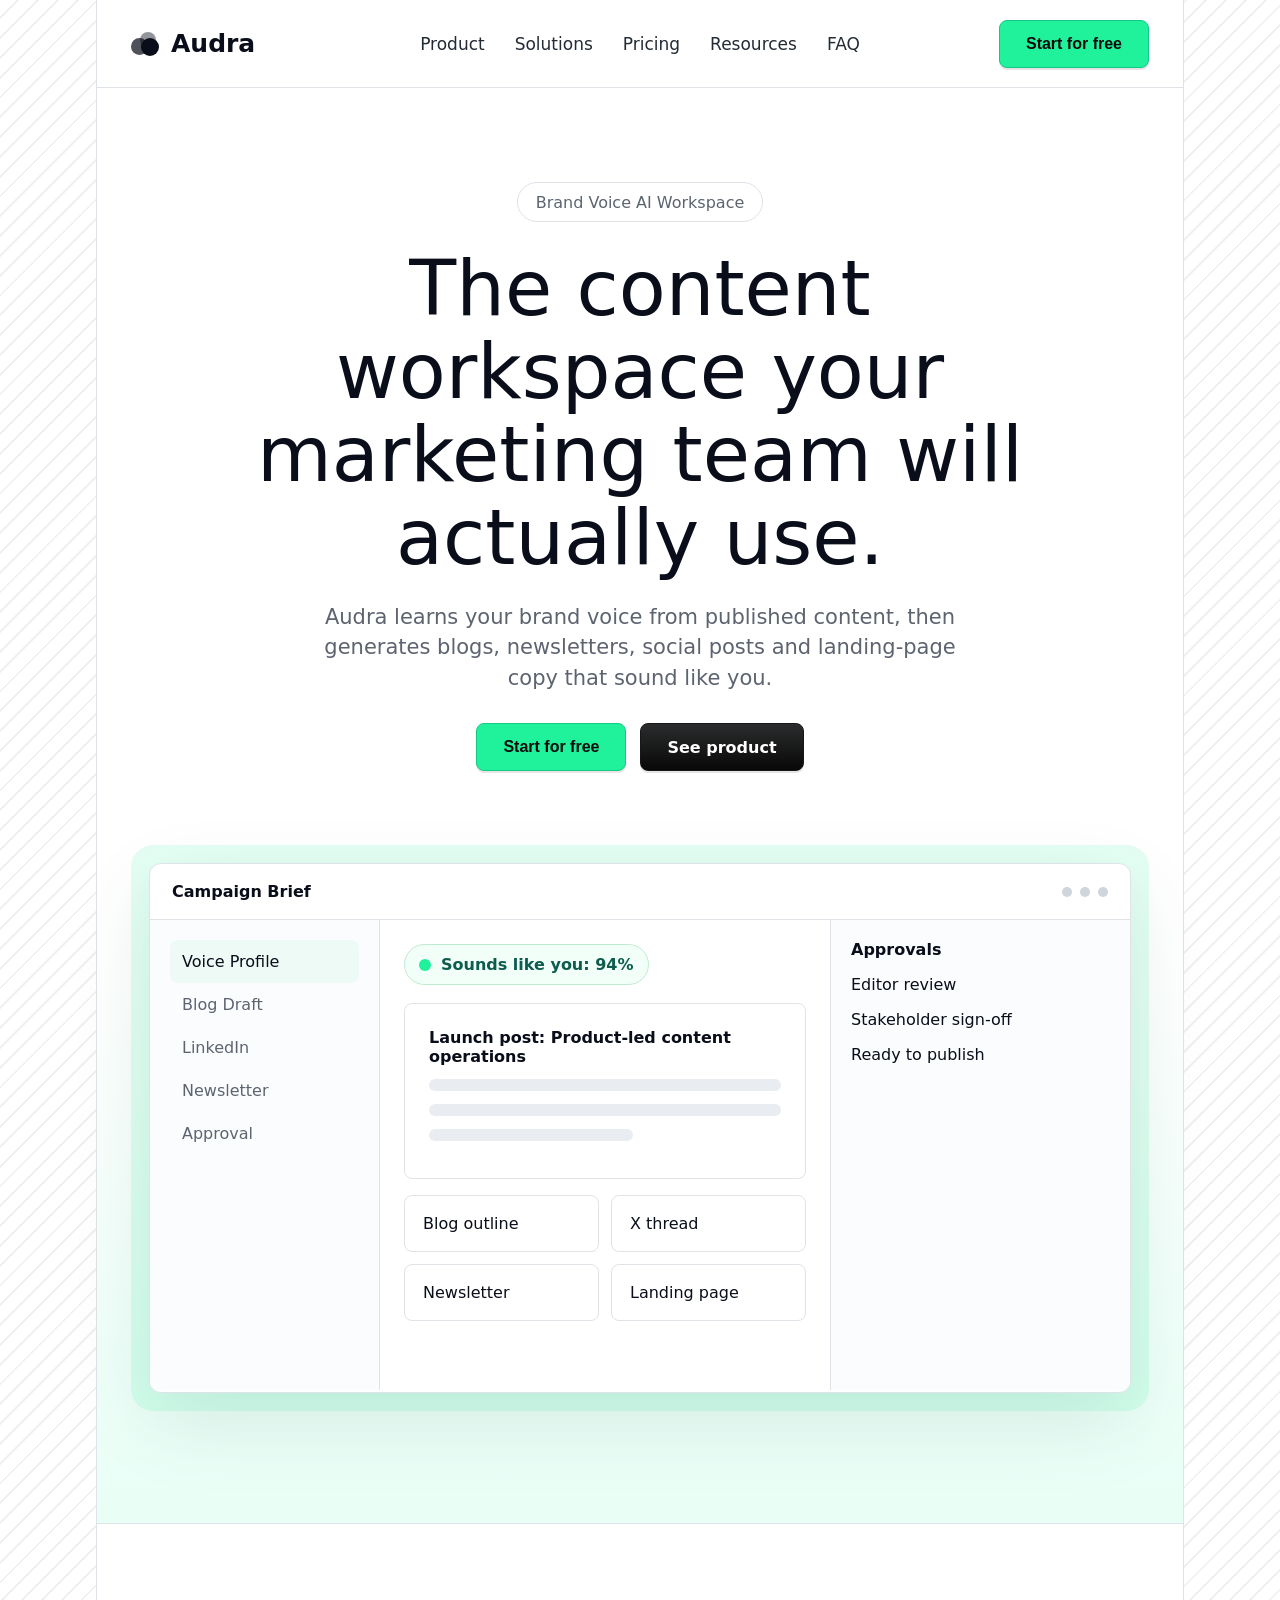
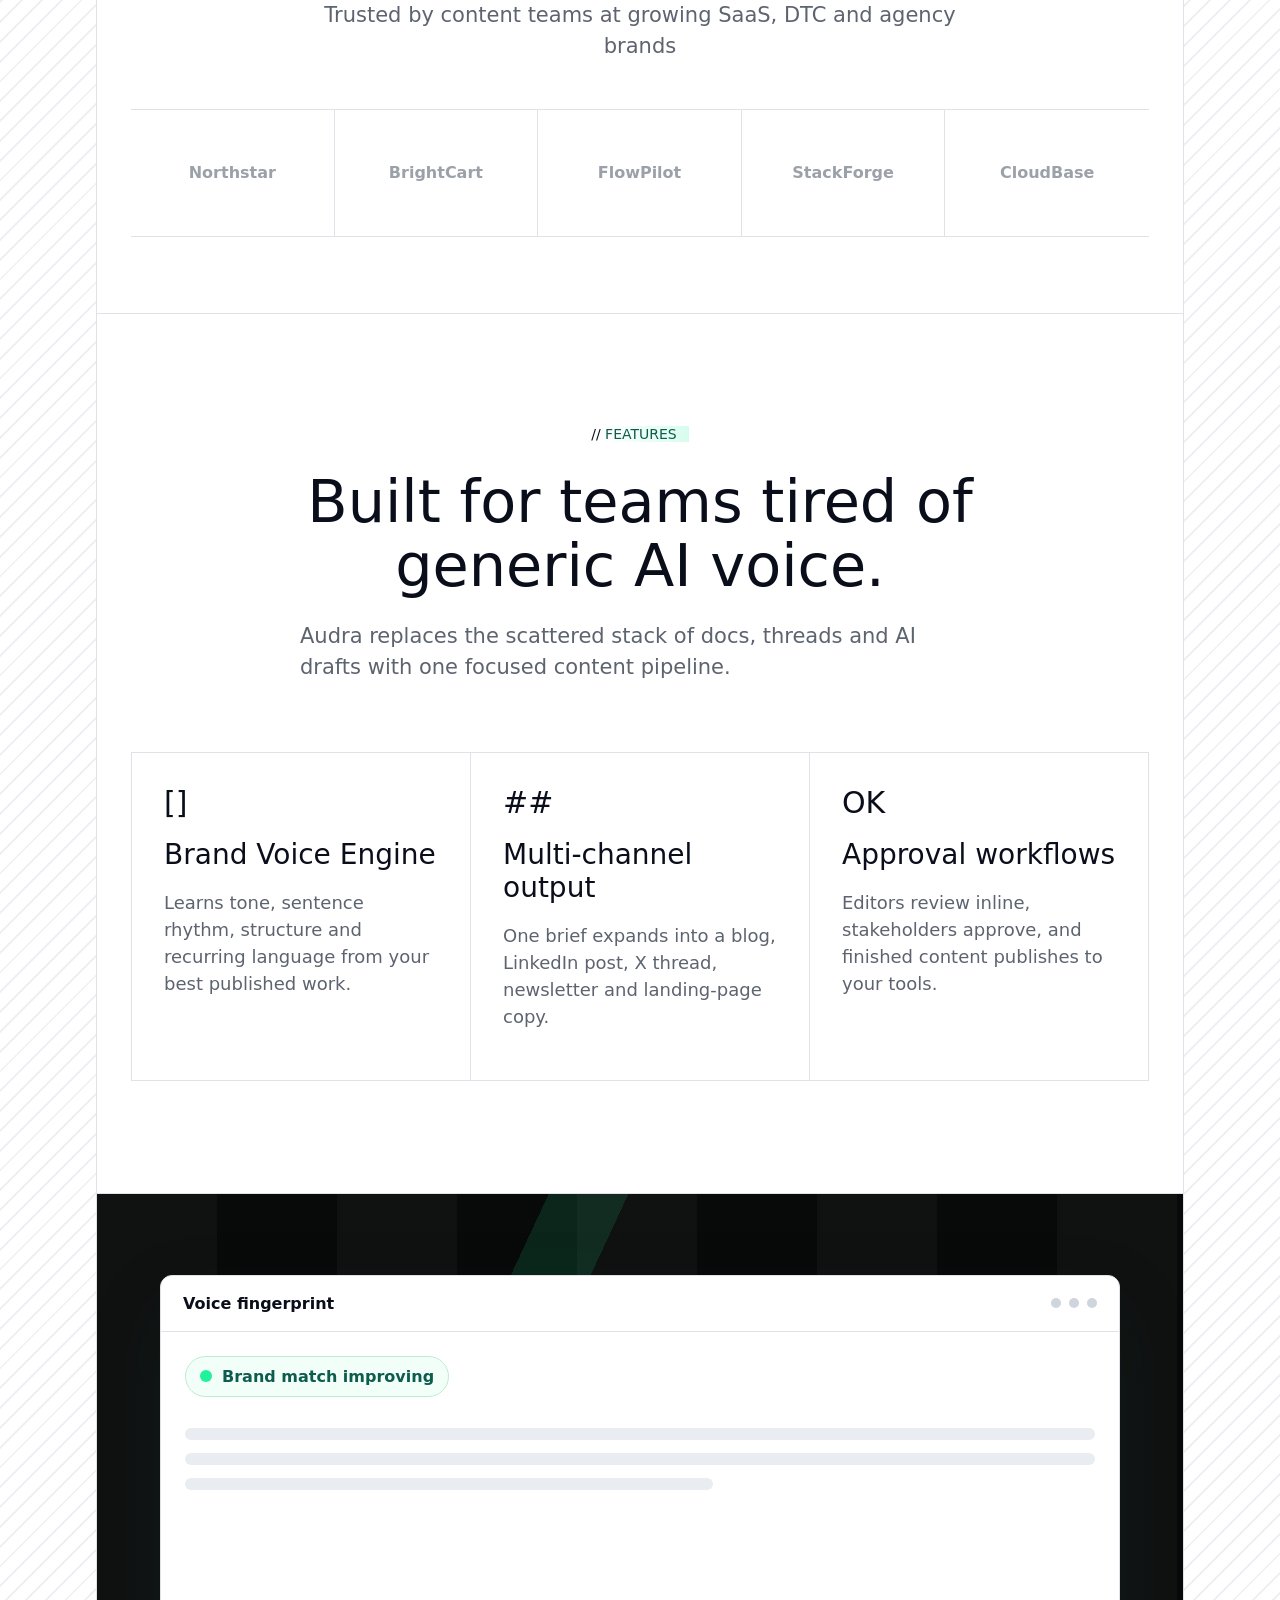
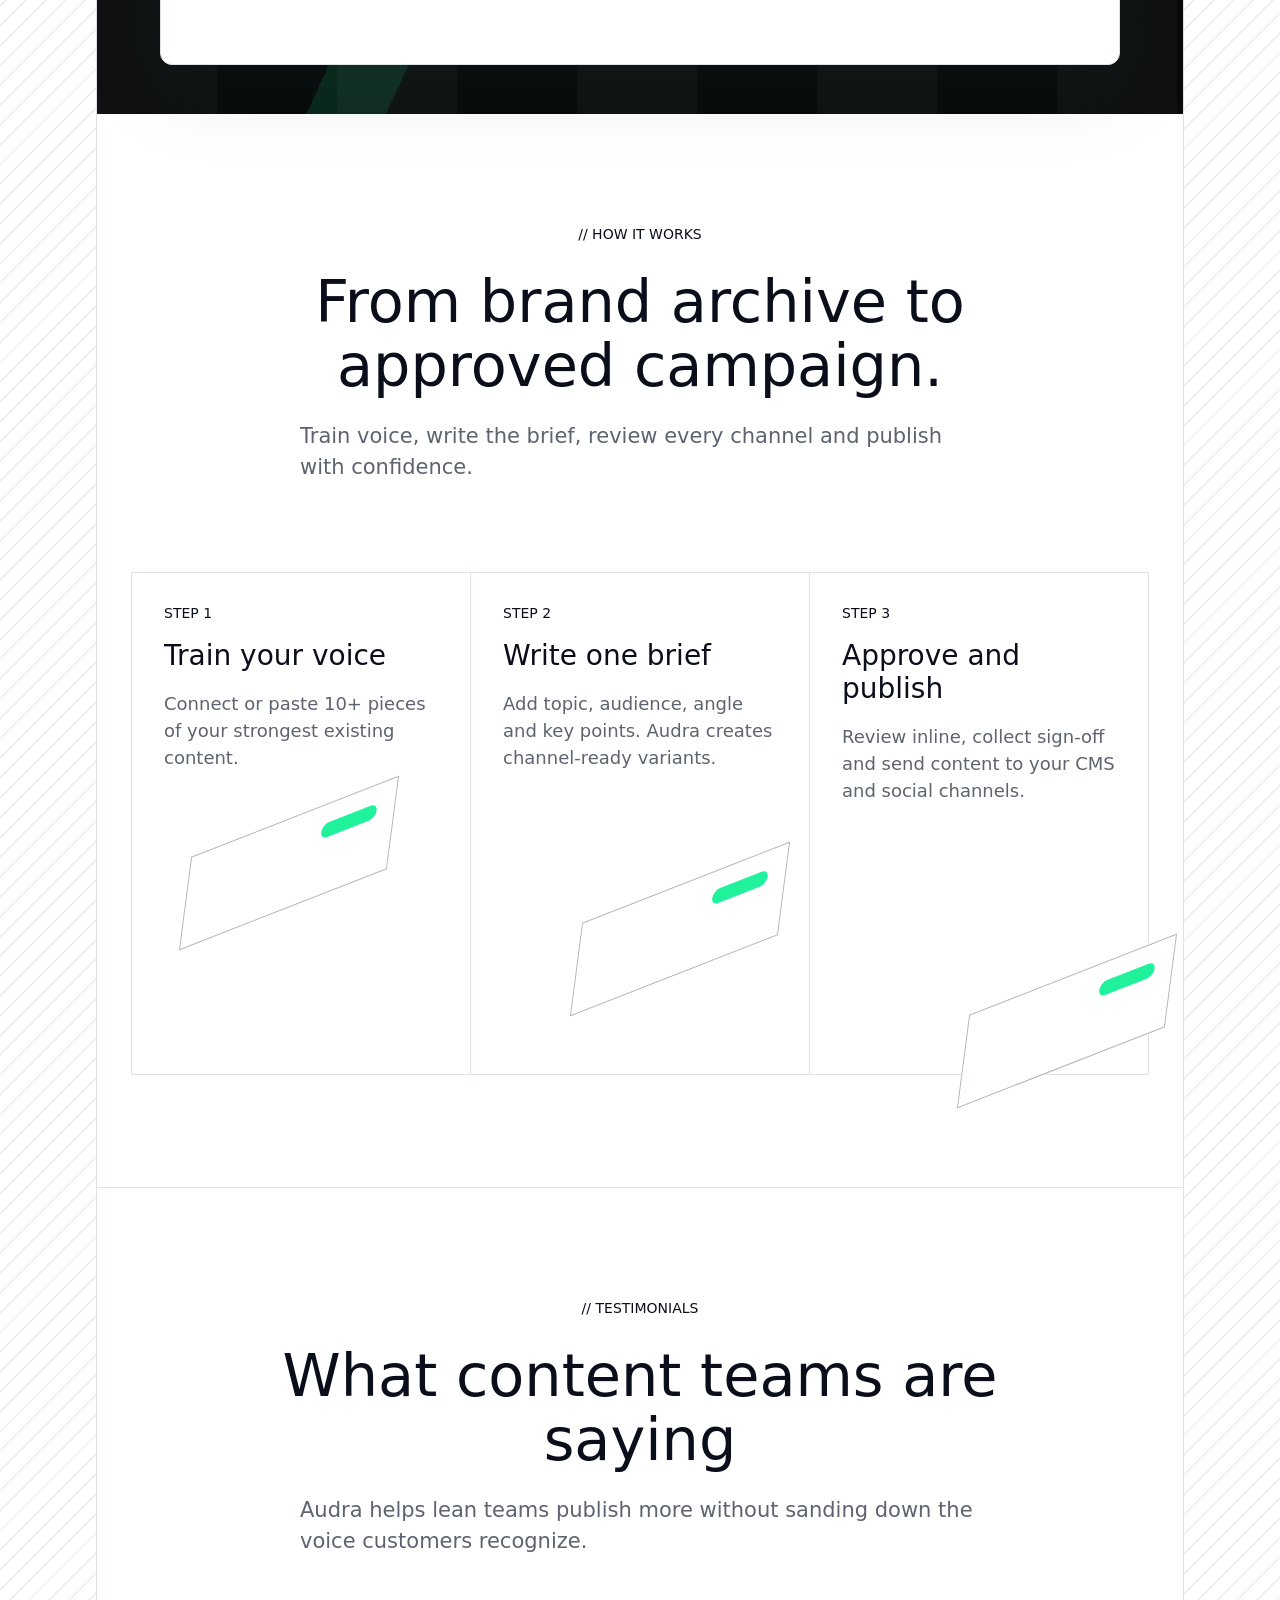
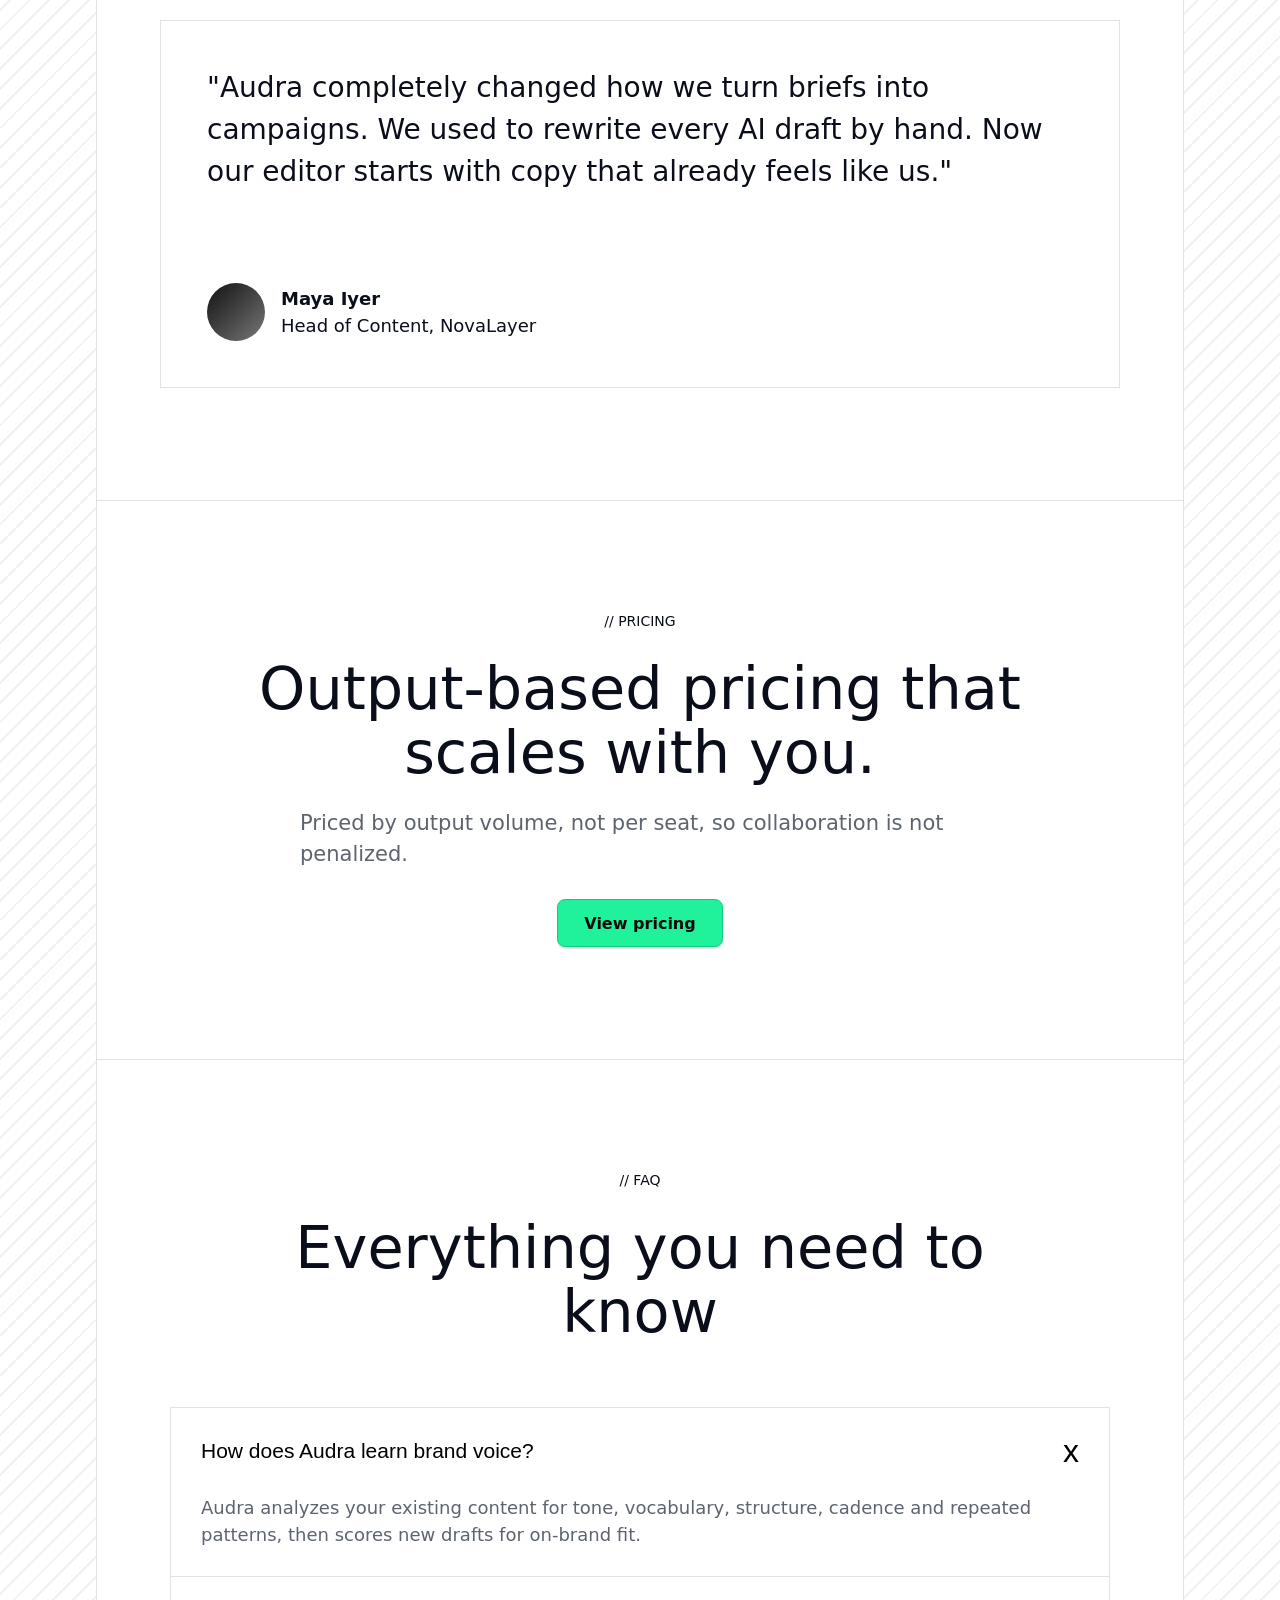
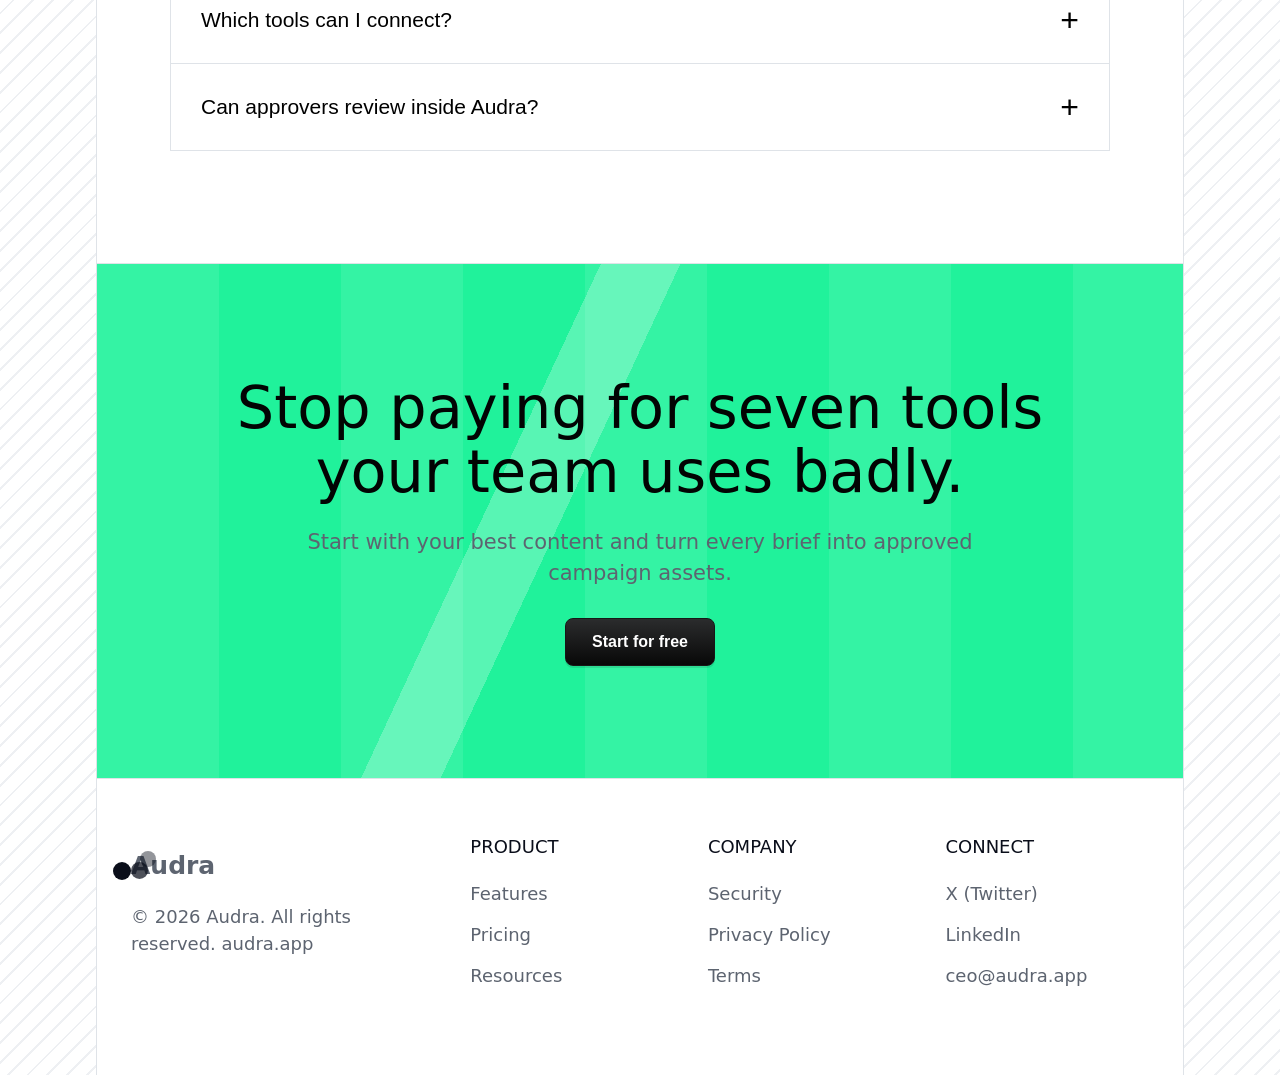
==== index.html @ 77d87da6 "Add files via upload" ====
<!doctype html>
<html lang="en">
<head>
  <meta charset="utf-8">
  <meta name="viewport" content="width=device-width, initial-scale=1">
  <title>Audra - On-brand content, at the speed of your team</title>
  <meta name="description" content="Audra is a brand voice AI content workspace for marketing teams that learns how your company writes and turns one brief into approved multi-channel content.">
  <meta property="og:title" content="Audra - On-brand content, at the speed of your team">
  <meta property="og:description" content="Train a brand voice engine, generate channel-ready content, and move every draft through review and approval.">
  <link rel="stylesheet" href="styles.css">
</head>
<body>
  <div class="site-shell">
    <header class="nav">
      <a class="brand" href="index.html" aria-label="Audra home"><span class="logo-mark"><span></span></span>Audra</a>
      <nav class="nav-links" aria-label="Primary navigation">
        <a href="product.html">Product</a>
        <a href="solutions.html">Solutions</a>
        <a href="pricing.html">Pricing</a>
        <a href="resources.html">Resources</a>
        <a href="#faq">FAQ</a>
      </nav>
      <div class="nav-actions">
        <button class="btn primary" data-signup>Start for free</button>
        <button class="menu-btn" aria-label="Open menu" aria-expanded="false">☰</button>
      </div>
    </header>

    <main>
      <section class="section hero">
        <div class="pill">Brand Voice AI Workspace</div>
        <h1>The content workspace your marketing team will actually use.</h1>
        <p class="lead">Audra learns your brand voice from published content, then generates blogs, newsletters, social posts and landing-page copy that sound like you.</p>
        <div class="hero-actions">
          <button class="btn primary" data-signup>Start for free</button>
          <a class="btn dark" href="product.html">See product</a>
        </div>
        <div class="mockup-wrap">
          <div class="mockup" aria-label="Audra product mockup">
            <div class="mockup-top"><strong>Campaign Brief</strong><div class="dots"><span></span><span></span><span></span></div></div>
            <div class="mockup-body">
              <aside class="sidebar">
                <div class="side-item active">Voice Profile</div>
                <div class="side-item">Blog Draft</div>
                <div class="side-item">LinkedIn</div>
                <div class="side-item">Newsletter</div>
                <div class="side-item">Approval</div>
              </aside>
              <section class="editor">
                <div class="score"><span class="score-dot"></span> Sounds like you: 94%</div>
                <div class="draft-card">
                  <strong>Launch post: Product-led content operations</strong>
                  <div class="draft-line"></div><div class="draft-line"></div><div class="draft-line short"></div>
                </div>
                <div class="channel-grid">
                  <div class="channel">Blog outline</div>
                  <div class="channel">X thread</div>
                  <div class="channel">Newsletter</div>
                  <div class="channel">Landing page</div>
                </div>
              </section>
              <aside class="inspector">
                <strong>Approvals</strong>
                <p>Editor review</p>
                <p>Stakeholder sign-off</p>
                <p>Ready to publish</p>
              </aside>
            </div>
          </div>
        </div>
      </section>

      <section class="section compact">
        <p class="lead" style="text-align:center">Trusted by content teams at growing SaaS, DTC and agency brands</p>
        <div class="logo-row" style="margin-top:48px">
          <div>Northstar</div><div>BrightCart</div><div>FlowPilot</div><div>StackForge</div><div>CloudBase</div>
        </div>
      </section>

      <section class="section">
        <p class="eyebrow">// <span>Features</span></p>
        <h2>Built for teams tired of generic AI voice.</h2>
        <p class="lead">Audra replaces the scattered stack of docs, threads and AI drafts with one focused content pipeline.</p>
        <div class="feature-grid" style="margin-top:70px">
          <article class="tile"><div class="icon">[]</div><h3>Brand Voice Engine</h3><p>Learns tone, sentence rhythm, structure and recurring language from your best published work.</p></article>
          <article class="tile"><div class="icon">##</div><h3>Multi-channel output</h3><p>One brief expands into a blog, LinkedIn post, X thread, newsletter and landing-page copy.</p></article>
          <article class="tile"><div class="icon">OK</div><h3>Approval workflows</h3><p>Editors review inline, stakeholders approve, and finished content publishes to your tools.</p></article>
        </div>
      </section>

      <section class="dark-showcase">
        <div class="mockup">
          <div class="mockup-top"><strong>Voice fingerprint</strong><div class="dots"><span></span><span></span><span></span></div></div>
          <div class="editor">
            <div class="score"><span class="score-dot"></span> Brand match improving</div>
            <div class="draft-line"></div><div class="draft-line"></div><div class="draft-line short"></div>
          </div>
        </div>
      </section>

      <section class="section steps" id="how">
        <p class="eyebrow">// How it works</p>
        <h2>From brand archive to approved campaign.</h2>
        <p class="lead">Train voice, write the brief, review every channel and publish with confidence.</p>
        <div class="step-grid" style="margin-top:90px">
          <article class="step"><div class="step-number">Step 1</div><h3>Train your voice</h3><p>Connect or paste 10+ pieces of your strongest existing content.</p><div class="diagram"><span class="iso-card one"></span></div></article>
          <article class="step"><div class="step-number">Step 2</div><h3>Write one brief</h3><p>Add topic, audience, angle and key points. Audra creates channel-ready variants.</p><div class="diagram"><span class="iso-card two"></span></div></article>
          <article class="step"><div class="step-number">Step 3</div><h3>Approve and publish</h3><p>Review inline, collect sign-off and send content to your CMS and social channels.</p><div class="diagram"><span class="iso-card three"></span></div></article>
        </div>
      </section>

      <section class="section">
        <p class="eyebrow">// Testimonials</p>
        <h2>What content teams are saying</h2>
        <p class="lead">Audra helps lean teams publish more without sanding down the voice customers recognize.</p>
        <blockquote class="testimonial">
          "Audra completely changed how we turn briefs into campaigns. We used to rewrite every AI draft by hand. Now our editor starts with copy that already feels like us."
          <div class="person"><span class="avatar"></span><span><strong>Maya Iyer</strong><br>Head of Content, NovaLayer</span></div>
        </blockquote>
      </section>

      <section class="section" id="pricing-preview">
        <p class="eyebrow">// Pricing</p>
        <h2>Output-based pricing that scales with you.</h2>
        <p class="lead">Priced by output volume, not per seat, so collaboration is not penalized.</p>
        <div class="center-actions"><a class="btn primary" href="pricing.html">View pricing</a></div>
      </section>

      <section class="section" id="faq">
        <p class="eyebrow">// FAQ</p>
        <h2>Everything you need to know</h2>
        <div class="faq">
          <div class="faq-item open"><button class="faq-button" aria-expanded="true"><span>How does Audra learn brand voice?</span><span>x</span></button><div class="faq-content">Audra analyzes your existing content for tone, vocabulary, structure, cadence and repeated patterns, then scores new drafts for on-brand fit.</div></div>
          <div class="faq-item"><button class="faq-button" aria-expanded="false"><span>Which tools can I connect?</span><span>+</span></button><div class="faq-content">Audra is designed for WordPress, Webflow, Ghost, social schedulers and export workflows like Markdown, HTML and PDF.</div></div>
          <div class="faq-item"><button class="faq-button" aria-expanded="false"><span>Can approvers review inside Audra?</span><span>+</span></button><div class="faq-content">Yes. Editors comment inline, approvers sign off, and the content calendar updates as each piece moves forward.</div></div>
        </div>
      </section>

      <section class="section cta-band">
        <h2>Stop paying for seven tools your team uses badly.</h2>
        <p class="lead">Start with your best content and turn every brief into approved campaign assets.</p>
        <div class="center-actions"><button class="btn dark" data-signup>Start for free</button></div>
      </section>
    </main>

    <footer class="footer">
      <div><a class="brand" href="index.html"><span class="logo-mark"><span></span></span>Audra</a><p>&copy; 2026 Audra. All rights reserved. audra.app</p></div>
      <div><h4>Product</h4><a href="product.html">Features</a><a href="pricing.html">Pricing</a><a href="resources.html">Resources</a></div>
      <div><h4>Company</h4><a href="#">Security</a><a href="#">Privacy Policy</a><a href="#">Terms</a></div>
      <div><h4>Connect</h4><a href="#">X (Twitter)</a><a href="#">LinkedIn</a><a href="mailto:ceo@audra.app">ceo@audra.app</a></div>
    </footer>
  </div>
  <script src="script.js"></script>
</body>
</html>
---- styles.css ----
:root {
  --ink: #0a0e1a;
  --muted: #5d6470;
  --line: #dfe3e8;
  --accent: #20f29b;
  --teal: #0d5c4d;
  --white: #ffffff;
  font-family: Inter, ui-sans-serif, system-ui, -apple-system, BlinkMacSystemFont, "Segoe UI", sans-serif;
}

* { box-sizing: border-box; }
html { scroll-behavior: smooth; }
body {
  margin: 0;
  color: var(--ink);
  background: repeating-linear-gradient(135deg, transparent 0 12px, #eef0f3 12px 14px), #fff;
}
a { color: inherit; text-decoration: none; }

.site-shell {
  width: min(1600px, calc(100% - 192px));
  min-height: 100vh;
  margin: 0 auto;
  background: var(--white);
  border-left: 1px solid var(--line);
  border-right: 1px solid var(--line);
}

.nav {
  position: sticky;
  top: 0;
  z-index: 20;
  display: grid;
  grid-template-columns: 1fr auto 1fr;
  align-items: center;
  gap: 24px;
  min-height: 88px;
  padding: 0 34px;
  background: rgba(255, 255, 255, .94);
  backdrop-filter: blur(18px);
  border-bottom: 1px solid var(--line);
}

.brand {
  display: inline-flex;
  align-items: center;
  gap: 12px;
  font-weight: 760;
  font-size: 25px;
}

.logo-mark {
  position: relative;
  width: 28px;
  height: 24px;
}
.logo-mark::before, .logo-mark::after, .logo-mark span {
  content: "";
  position: absolute;
  border-radius: 999px;
  background: var(--ink);
}
.logo-mark::before { width: 17px; height: 17px; left: 0; bottom: 1px; opacity: .72; }
.logo-mark span { width: 16px; height: 16px; left: 9px; top: 0; opacity: .44; }
.logo-mark::after { width: 18px; height: 18px; right: 0; bottom: 0; }

.nav-links {
  display: flex;
  align-items: center;
  gap: 30px;
  color: #242b35;
  font-size: 17px;
}
.nav-actions { justify-self: end; display: flex; align-items: center; gap: 12px; }
.menu-btn {
  display: none;
  width: 46px;
  height: 46px;
  border: 1px solid var(--line);
  border-radius: 8px;
  background: #fff;
  font-size: 24px;
}

.btn {
  display: inline-flex;
  align-items: center;
  justify-content: center;
  min-height: 48px;
  padding: 0 26px;
  border: 1px solid #171717;
  border-radius: 8px;
  background: #fff;
  color: #0b0b0b;
  font-weight: 650;
  font-size: 16px;
  cursor: pointer;
  box-shadow: 0 2px 0 rgba(0, 0, 0, .1);
}
.btn.primary { background: var(--accent); border-color: #14c983; }
.btn.dark { background: linear-gradient(#2b2c2d, #080808); color: #fff; }
.btn.wide { width: 100%; }

.section {
  border-bottom: 1px solid var(--line);
  padding: 112px 34px;
}
.section.compact { padding-top: 76px; padding-bottom: 76px; }
.page-hero { padding: 112px 34px 92px; }
.hero {
  padding-top: 94px;
  text-align: center;
  background: linear-gradient(180deg, #fff 0%, #fff 62%, #e8fff6 100%);
}

.eyebrow {
  margin: 0 0 28px;
  text-align: center;
  font-size: 14px;
  text-transform: uppercase;
}
.eyebrow span {
  color: var(--teal);
  background: linear-gradient(90deg, transparent, rgba(32, 242, 155, .18));
  padding-right: 12px;
}

.pill {
  display: inline-flex;
  align-items: center;
  min-height: 40px;
  padding: 0 18px;
  border: 1px solid var(--line);
  border-radius: 999px;
  color: var(--muted);
  background: #fff;
}

h1, h2 {
  margin: 0;
  font-weight: 500;
  letter-spacing: 0;
  line-height: 1.08;
}
h1 {
  max-width: 880px;
  margin: 26px auto 22px;
  font-size: clamp(48px, 6vw, 82px);
}
h2 {
  max-width: 860px;
  margin: 0 auto 24px;
  text-align: center;
  font-size: clamp(38px, 4.6vw, 64px);
}
.lead {
  max-width: 680px;
  margin: 0 auto;
  color: var(--muted);
  font-size: 21px;
  line-height: 1.45;
}
.hero-actions, .center-actions {
  display: flex;
  justify-content: center;
  gap: 14px;
  margin-top: 30px;
  flex-wrap: wrap;
}

.mockup-wrap {
  margin: 74px auto 0;
  max-width: 1220px;
  padding: 18px;
  background: rgba(32, 242, 155, .12);
  border-radius: 22px;
}
.mockup {
  min-height: 530px;
  overflow: hidden;
  border: 1px solid var(--line);
  border-radius: 12px;
  background: #fff;
  text-align: left;
  box-shadow: 0 28px 80px rgba(13, 92, 77, .12);
}
.mockup-top {
  display: flex;
  justify-content: space-between;
  align-items: center;
  padding: 18px 22px;
  border-bottom: 1px solid var(--line);
}
.dots { display: flex; gap: 8px; }
.dots span { width: 10px; height: 10px; border-radius: 50%; background: #cfd5dc; }
.mockup-body { display: grid; grid-template-columns: 230px 1fr 300px; min-height: 470px; }
.sidebar, .inspector { padding: 20px; background: #fbfcfd; }
.sidebar { border-right: 1px solid var(--line); }
.inspector { border-left: 1px solid var(--line); }
.side-item { padding: 12px; border-radius: 8px; color: var(--muted); }
.side-item.active { background: #eefaf5; color: var(--ink); }
.editor { padding: 24px; }
.score {
  display: inline-flex;
  align-items: center;
  gap: 10px;
  margin-bottom: 18px;
  padding: 10px 14px;
  border: 1px solid #beeacf;
  border-radius: 999px;
  color: var(--teal);
  background: #f1fff8;
  font-weight: 700;
}
.score-dot {
  width: 12px;
  height: 12px;
  border-radius: 50%;
  background: var(--accent);
  animation: pulse 1.8s infinite;
}
@keyframes pulse {
  70% { box-shadow: 0 0 0 14px rgba(32, 242, 155, 0); }
  100% { box-shadow: 0 0 0 0 rgba(32, 242, 155, 0); }
}
.draft-card { border: 1px solid var(--line); padding: 24px; border-radius: 8px; margin-bottom: 16px; }
.draft-line { height: 12px; margin: 13px 0; border-radius: 999px; background: #e9edf2; }
.draft-line.short { width: 58%; }
.channel-grid { display: grid; grid-template-columns: repeat(2, 1fr); gap: 12px; }
.channel { padding: 18px; border: 1px solid var(--line); border-radius: 8px; background: #fff; }

.logo-row {
  display: grid;
  grid-template-columns: repeat(5, 1fr);
  border-top: 1px solid var(--line);
  border-bottom: 1px solid var(--line);
}
.logo-row div {
  min-height: 126px;
  display: grid;
  place-items: center;
  color: #9ba1a8;
  font-weight: 760;
  border-right: 1px solid var(--line);
}
.logo-row div:last-child { border-right: 0; }

.feature-grid, .step-grid, .price-grid, .article-grid, .use-grid {
  display: grid;
  grid-template-columns: repeat(3, 1fr);
  border-top: 1px solid var(--line);
  border-left: 1px solid var(--line);
}
.tile, .price-card, .article-card, .use-card, .step {
  min-height: 290px;
  padding: 32px;
  border-right: 1px solid var(--line);
  border-bottom: 1px solid var(--line);
  background: #fff;
}
.tile h3, .step h3, .price-card h3, .article-card h3, .use-card h3 {
  margin: 18px 0 14px;
  font-size: 28px;
  font-weight: 500;
}
.tile p, .step p, .price-card p, .article-card p, .use-card p, .faq-content, .footer {
  color: var(--muted);
  line-height: 1.5;
  font-size: 18px;
}
.icon { font-size: 30px; }

.dark-showcase {
  min-height: 520px;
  display: grid;
  place-items: center;
  padding: 58px;
  background: linear-gradient(115deg, transparent 0 34%, rgba(32, 242, 155, .12) 34% 40%, transparent 40% 100%), repeating-linear-gradient(90deg, rgba(255,255,255,.03) 0 120px, transparent 120px 240px), #080909;
}
.dark-showcase .mockup { width: min(960px, 100%); min-height: 390px; transform: translateY(16px); }
.step { min-height: 370px; }
.step-number { font-size: 14px; text-transform: uppercase; }
.diagram { min-height: 210px; margin-top: 28px; position: relative; }
.iso-card {
  position: absolute;
  width: 210px;
  height: 88px;
  border: 1px solid #aeb5bc;
  transform: skewY(-28deg) rotate(8deg);
  background: #fff;
}
.iso-card.one { left: 20px; top: 20px; }
.iso-card.two { left: 72px; top: 86px; }
.iso-card.three { left: 120px; top: 145px; }
.iso-card::after {
  content: "";
  position: absolute;
  width: 56px;
  height: 14px;
  border-radius: 999px;
  background: var(--accent);
  right: 18px;
  top: 18px;
}

.testimonial {
  max-width: 960px;
  margin: 64px auto 0;
  padding: 46px;
  border: 1px solid var(--line);
  background: #fff;
  font-size: 28px;
  line-height: 1.5;
}
.person { display: flex; align-items: center; gap: 16px; margin-top: 90px; font-size: 18px; }
.avatar { width: 58px; height: 58px; border-radius: 50%; background: linear-gradient(135deg, #111, #777); }

.pricing-head { display: flex; align-items: center; justify-content: center; gap: 16px; margin: 28px 0 64px; }
.toggle { display: inline-grid; grid-template-columns: 1fr 1fr; border: 1px solid var(--line); border-radius: 999px; padding: 4px; background: #fff; }
.toggle button { border: 0; border-radius: 999px; padding: 10px 18px; background: transparent; cursor: pointer; font-weight: 650; }
.toggle button.active { background: var(--ink); color: #fff; }
.price-card.highlight {
  background: linear-gradient(115deg, transparent 0 36%, rgba(32, 242, 155, .12) 36% 44%, transparent 44%), #070807;
  color: #fff;
}
.price-card.highlight p, .price-card.highlight li { color: #eef2f0; }
.price { margin: 28px 0; font-size: 52px; font-weight: 500; }
.price small { color: var(--muted); font-size: 18px; }
.price-card.highlight .price small { color: #d7dedb; }
.badge { float: right; padding: 6px 12px; background: #caffdf; color: var(--ink); border-radius: 3px; font-size: 14px; }
.check-list { list-style: none; padding: 0; margin: 34px 0 0; }
.check-list li { margin: 18px 0; color: #20242a; }
.check-list li::before { content: "\2713"; margin-right: 14px; }

.faq { max-width: 940px; margin: 64px auto 0; border: 1px solid var(--line); border-bottom: 0; }
.faq-item { border-bottom: 1px solid var(--line); }
.faq-button {
  width: 100%;
  min-height: 86px;
  display: flex;
  align-items: center;
  justify-content: space-between;
  gap: 20px;
  padding: 0 30px;
  border: 0;
  background: #fff;
  font-size: 21px;
  text-align: left;
  cursor: pointer;
}
.faq-button span:last-child { font-size: 32px; line-height: 1; }
.faq-content { display: none; padding: 0 30px 28px; }
.faq-item.open .faq-content { display: block; }

.cta-band {
  text-align: center;
  background: linear-gradient(115deg, transparent 0 38%, rgba(255,255,255,.25) 38% 44%, transparent 44%), repeating-linear-gradient(90deg, rgba(255,255,255,.09) 0 122px, transparent 122px 244px), var(--accent);
}
.cta-band h2 { color: #020403; }

.footer {
  display: grid;
  grid-template-columns: 1.5fr 1fr 1fr 1fr;
  gap: 34px;
  padding: 54px 34px 72px;
  background: #fff;
}
.footer h4 { color: var(--ink); margin: 0 0 20px; font-weight: 500; text-transform: uppercase; }
.footer a { display: block; margin: 14px 0; }

.compare { width: 100%; border-collapse: collapse; margin-top: 64px; font-size: 17px; }
.compare th, .compare td { padding: 22px; border: 1px solid var(--line); text-align: left; }
.compare th { background: #fbfcfd; }

body.modal-open { overflow: hidden; }
.signup-modal {
  position: fixed;
  inset: 0;
  z-index: 100;
  display: grid;
  place-items: center;
  padding: 24px;
}
.signup-modal[hidden] { display: none; }
.signup-backdrop {
  position: absolute;
  inset: 0;
  background: rgba(7, 8, 7, .62);
}
.signup-panel {
  position: relative;
  width: min(620px, 100%);
  max-height: calc(100vh - 48px);
  overflow: auto;
  padding: 42px;
  border: 1px solid #111;
  border-radius: 10px;
  background: #fff;
  box-shadow: 0 30px 90px rgba(0, 0, 0, .28);
}
.signup-panel h2 { margin-bottom: 16px; text-align: left; font-size: 42px; }
.signup-panel .lead, .signup-panel .eyebrow { margin-left: 0; text-align: left; }
.signup-close {
  position: absolute;
  top: 16px;
  right: 16px;
  width: 42px;
  height: 42px;
  border: 1px solid var(--line);
  border-radius: 8px;
  background: #fff;
  font-size: 22px;
  line-height: 1;
  cursor: pointer;
}
.signup-form { display: grid; gap: 18px; margin-top: 30px; }
.signup-form label { display: grid; gap: 8px; color: var(--muted); font-size: 15px; }
.signup-form input {
  width: 100%;
  min-height: 52px;
  padding: 0 14px;
  border: 1px solid var(--line);
  border-radius: 8px;
  font: inherit;
  color: var(--ink);
}
.signup-form input:focus { outline: 2px solid rgba(32, 242, 155, .45); border-color: #14c983; }
.signup-success {
  margin-top: 28px;
  padding: 18px;
  border: 1px solid #beeacf;
  border-radius: 8px;
  background: #f1fff8;
  color: var(--teal);
  font-size: 18px;
  line-height: 1.45;
}

@media (max-width: 1100px) {
  .site-shell { width: min(100%, calc(100% - 40px)); }
  .mockup-body, .feature-grid, .step-grid, .price-grid, .article-grid, .use-grid, .footer { grid-template-columns: 1fr; }
  .inspector, .sidebar { display: none; }
  .logo-row { grid-template-columns: repeat(2, 1fr); }
}

@media (max-width: 760px) {
  .site-shell { width: 100%; border: 0; }
  .nav { grid-template-columns: 1fr auto; padding: 0 18px; }
  .menu-btn { display: inline-grid; place-items: center; }
  .nav-links {
    position: absolute;
    top: 88px;
    left: 0;
    right: 0;
    display: none;
    flex-direction: column;
    align-items: stretch;
    gap: 0;
    background: #fff;
    border-bottom: 1px solid var(--line);
  }
  .nav.open .nav-links { display: flex; }
  .nav-links a { padding: 18px 22px; border-top: 1px solid var(--line); }
  .nav-actions .btn { display: none; }
  .section, .page-hero { padding-left: 20px; padding-right: 20px; }
  .hero { padding-top: 70px; }
  h1 { font-size: 48px; }
  h2 { font-size: 40px; }
  .mockup { min-height: 380px; }
  .channel-grid, .logo-row { grid-template-columns: 1fr; }
  .testimonial { padding: 28px; font-size: 21px; }
  .signup-panel { padding: 30px 22px; }
  .signup-panel h2 { font-size: 34px; }
}
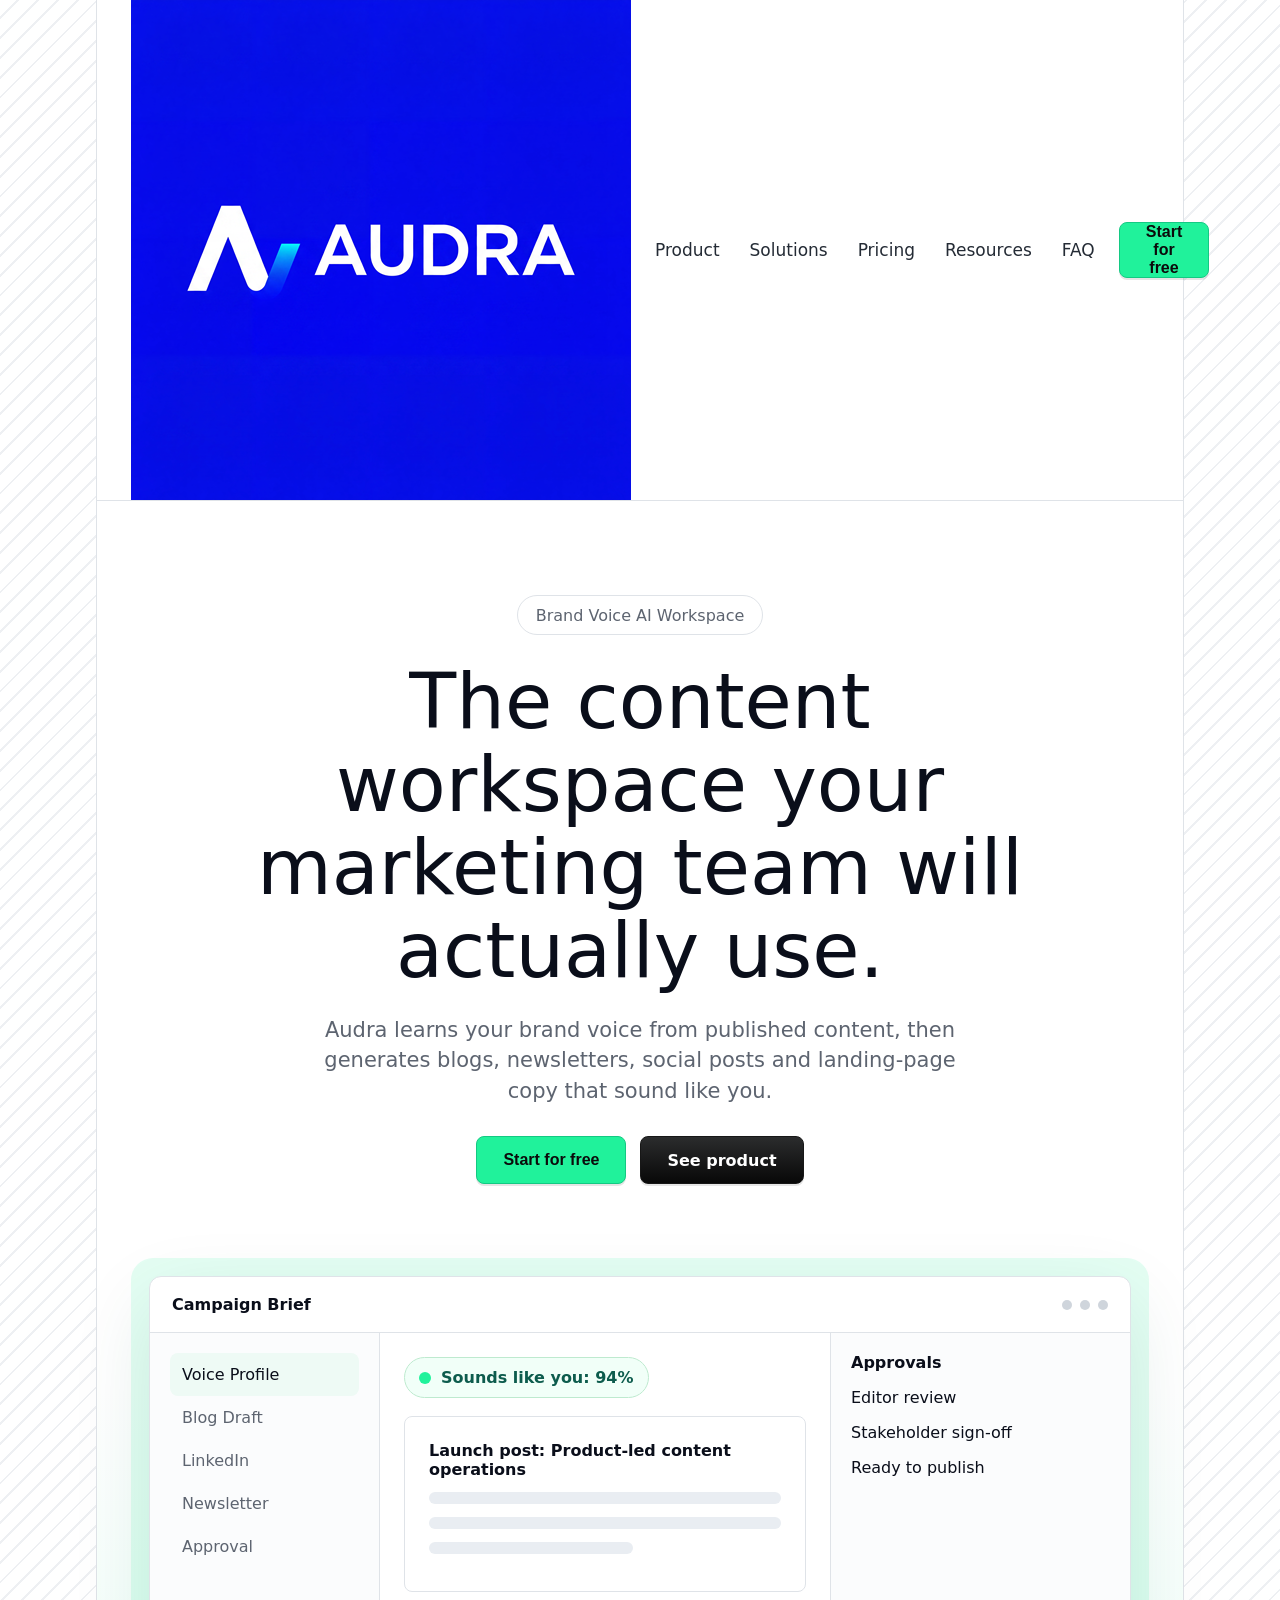
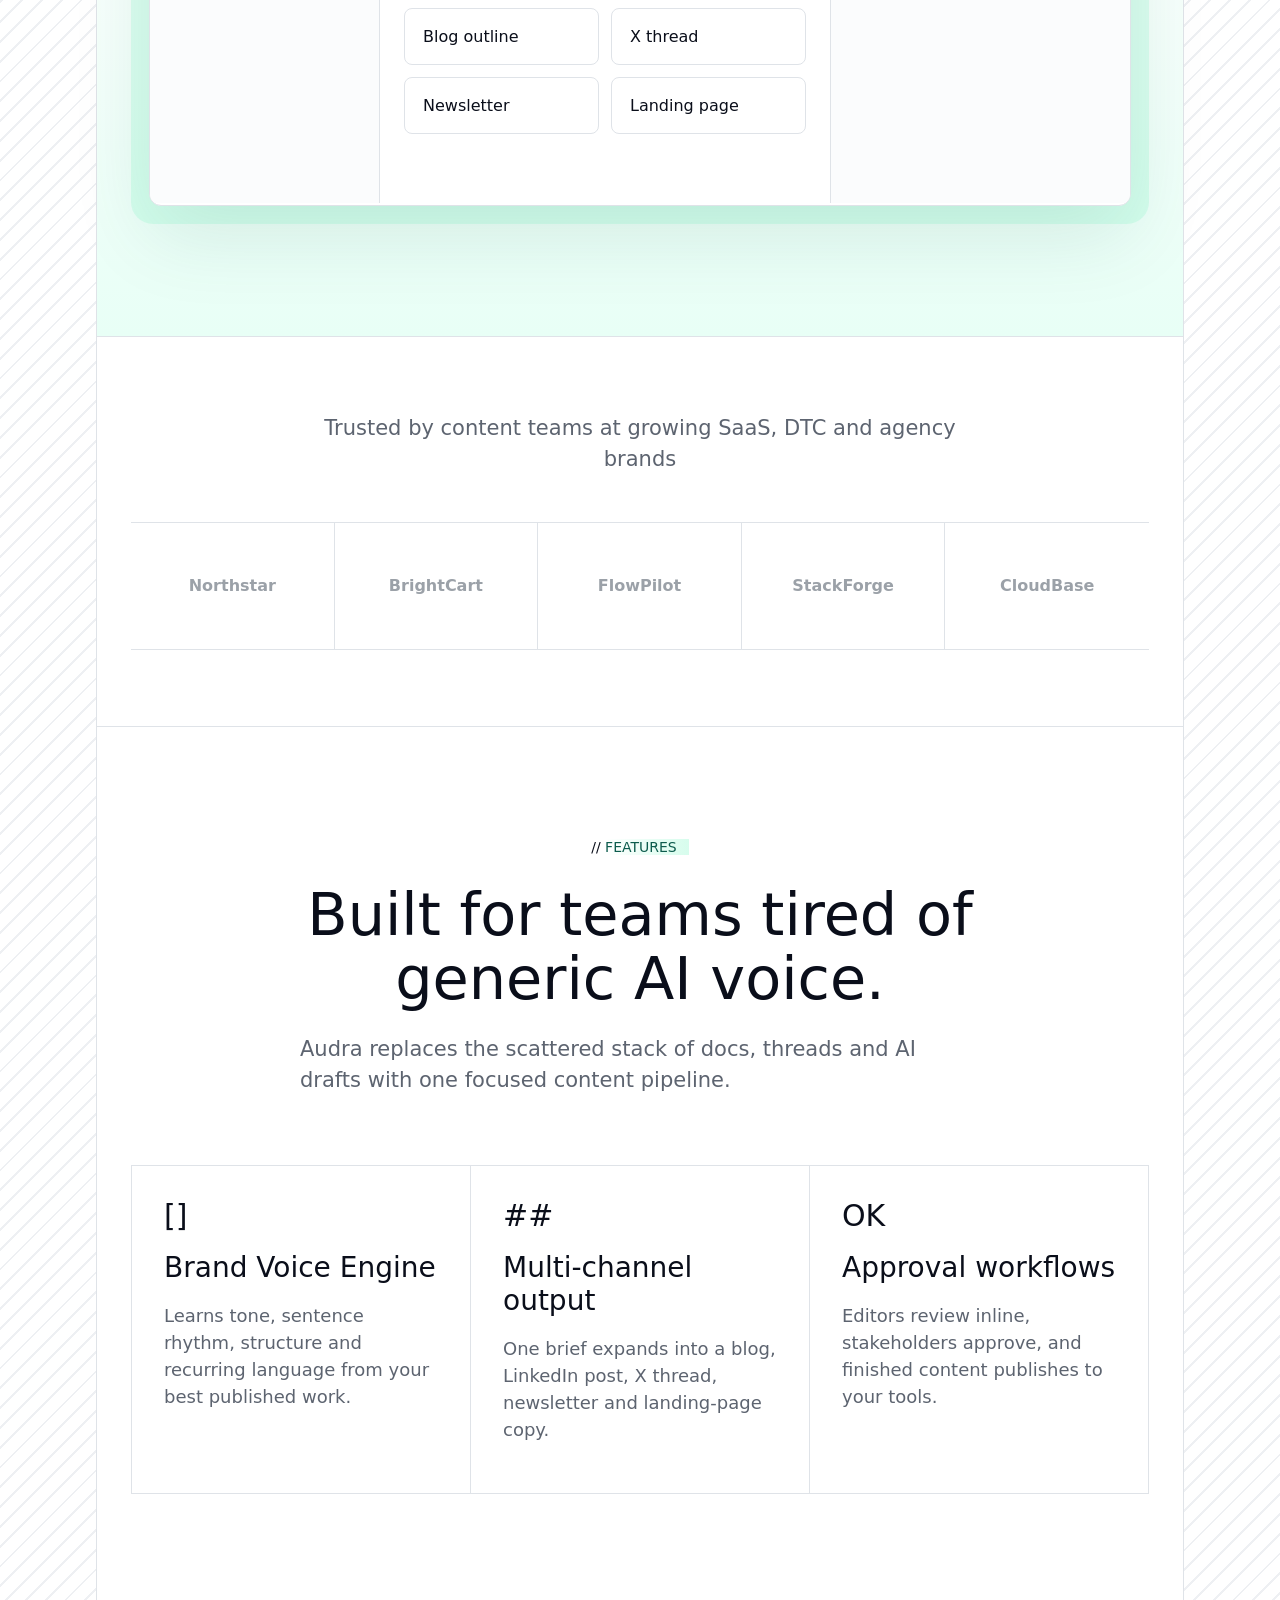
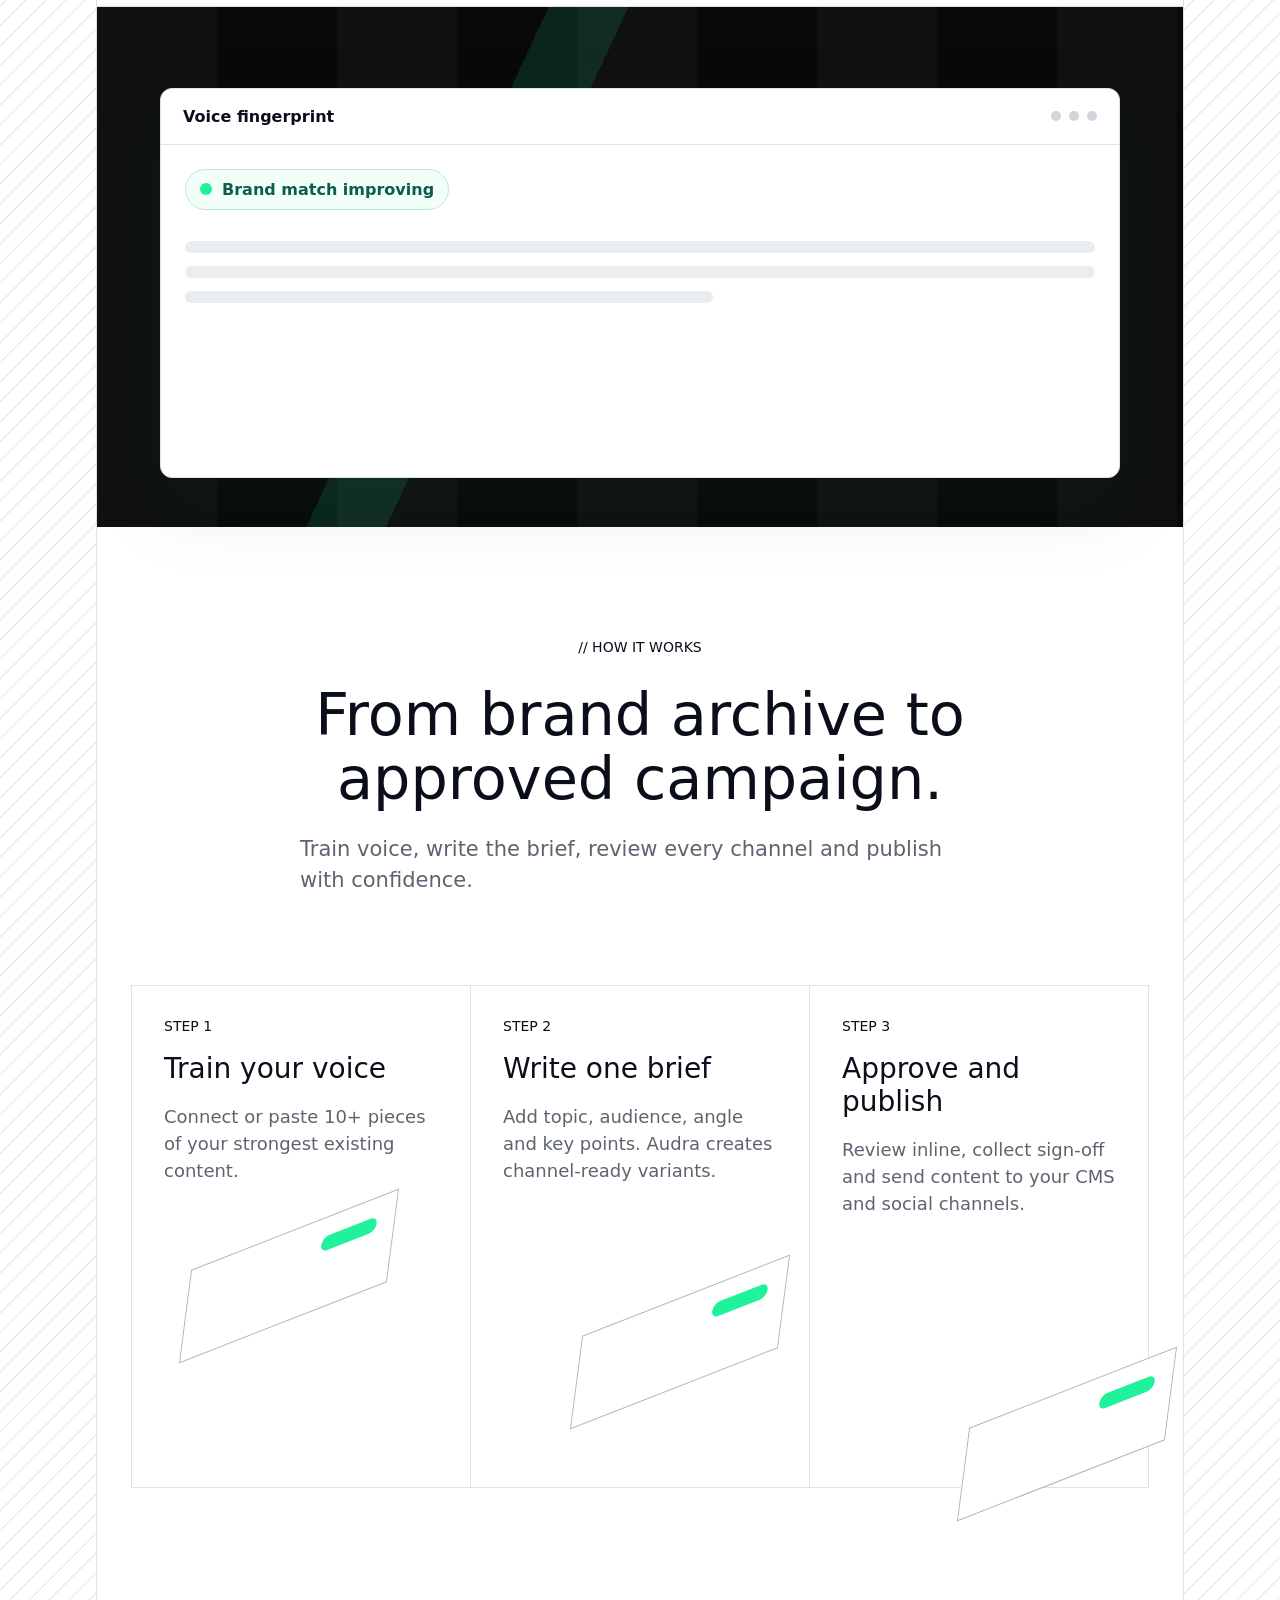
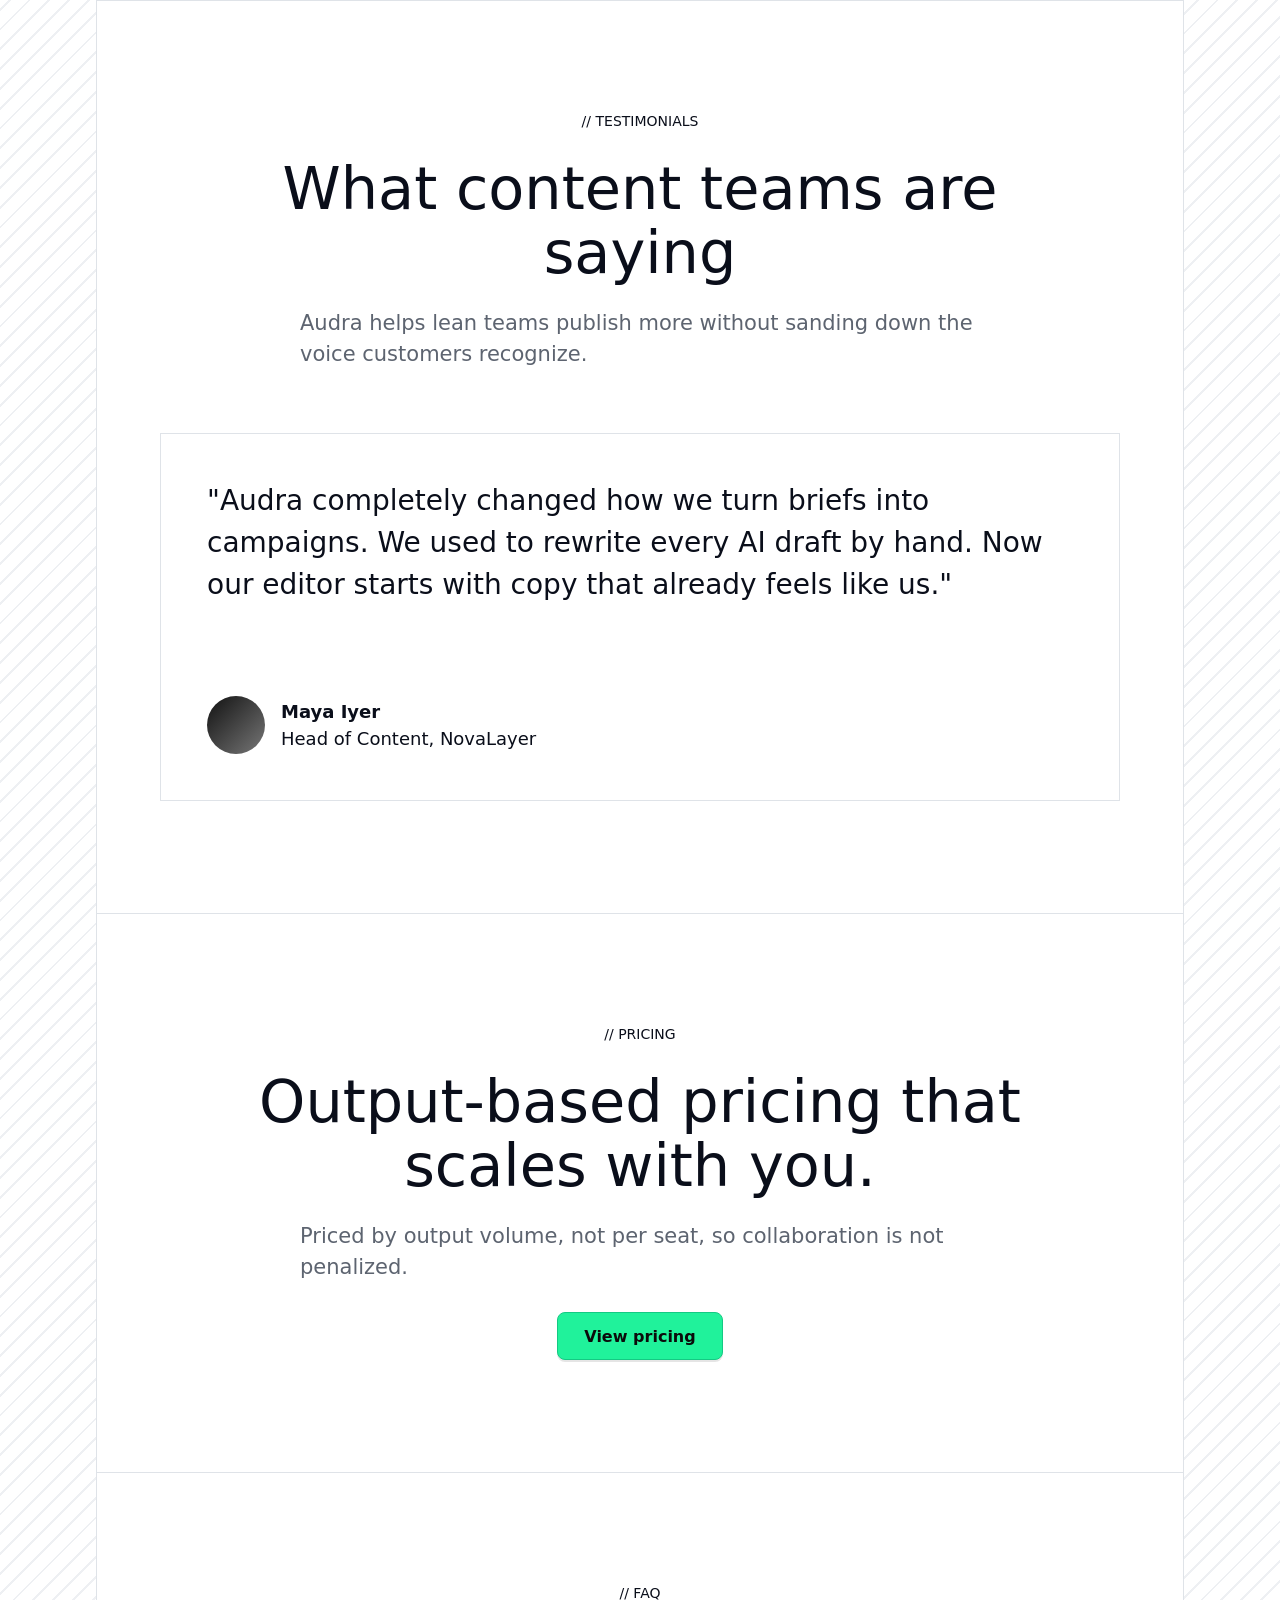
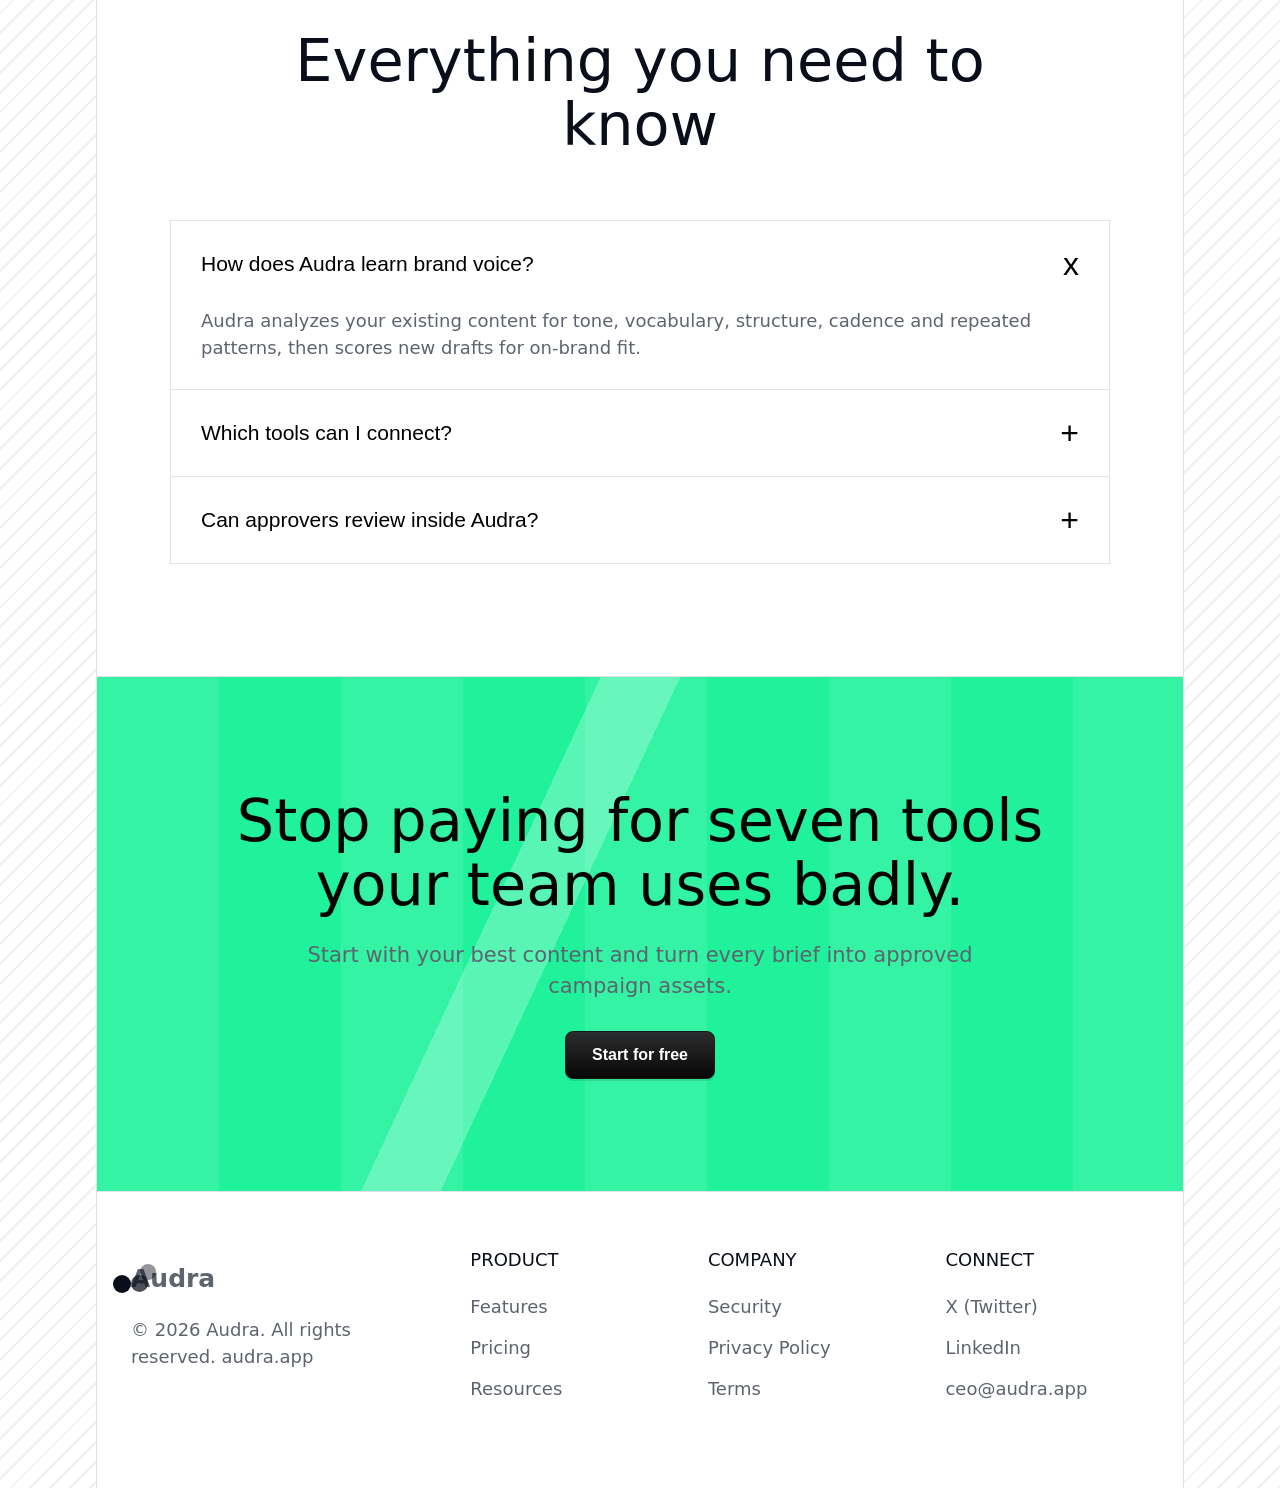
==== commit fa657a2c: "Update header to include logo image Replaced brand text link with logo image." ====
--- a/index.html
+++ b/index.html
@@ -12,7 +12,9 @@
 <body>
   <div class="site-shell">
     <header class="nav">
-      <a class="brand" href="index.html" aria-label="Audra home"><span class="logo-mark"><span></span></span>Audra</a>
+      <a class="brand" href="index.html" aria-label="Audra home">
+    <img src="audra-logo.png" alt="Audra Logo" class="logo">
+</a>
       <nav class="nav-links" aria-label="Primary navigation">
         <a href="product.html">Product</a>
         <a href="solutions.html">Solutions</a>
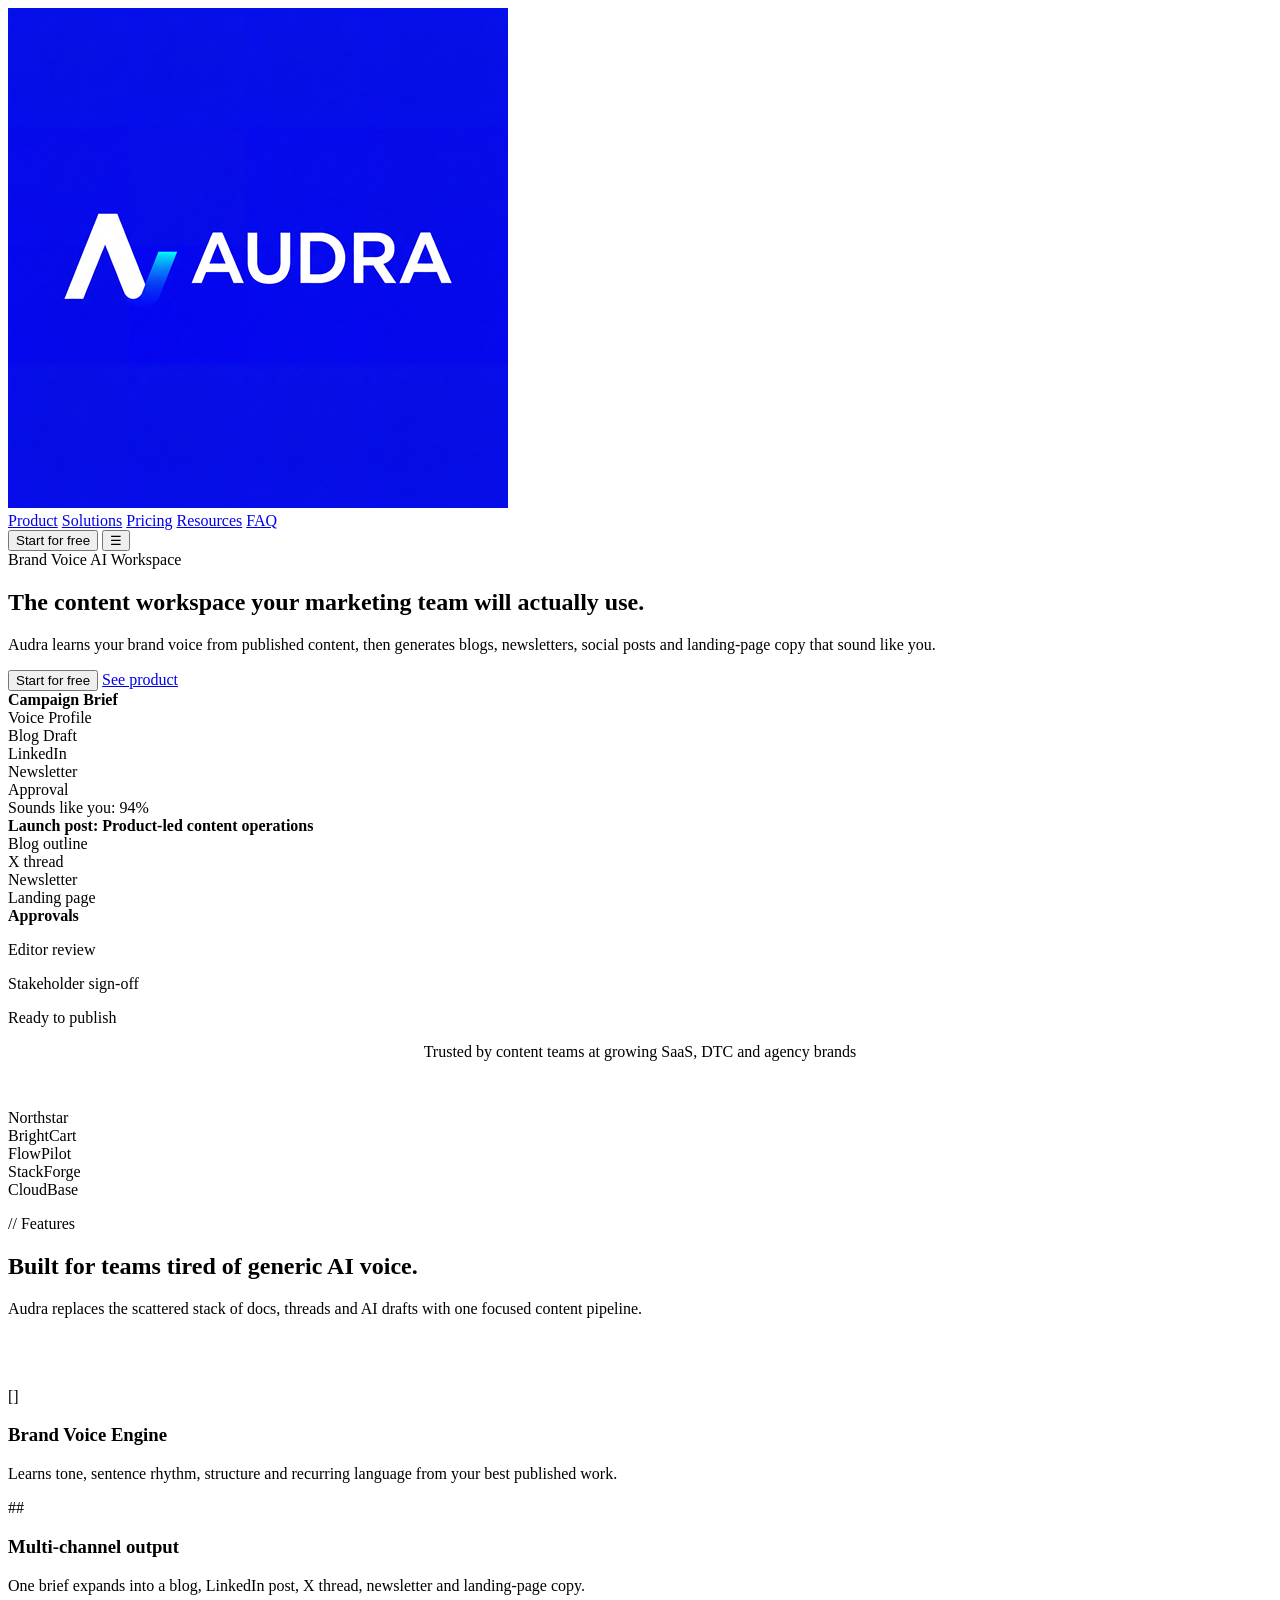
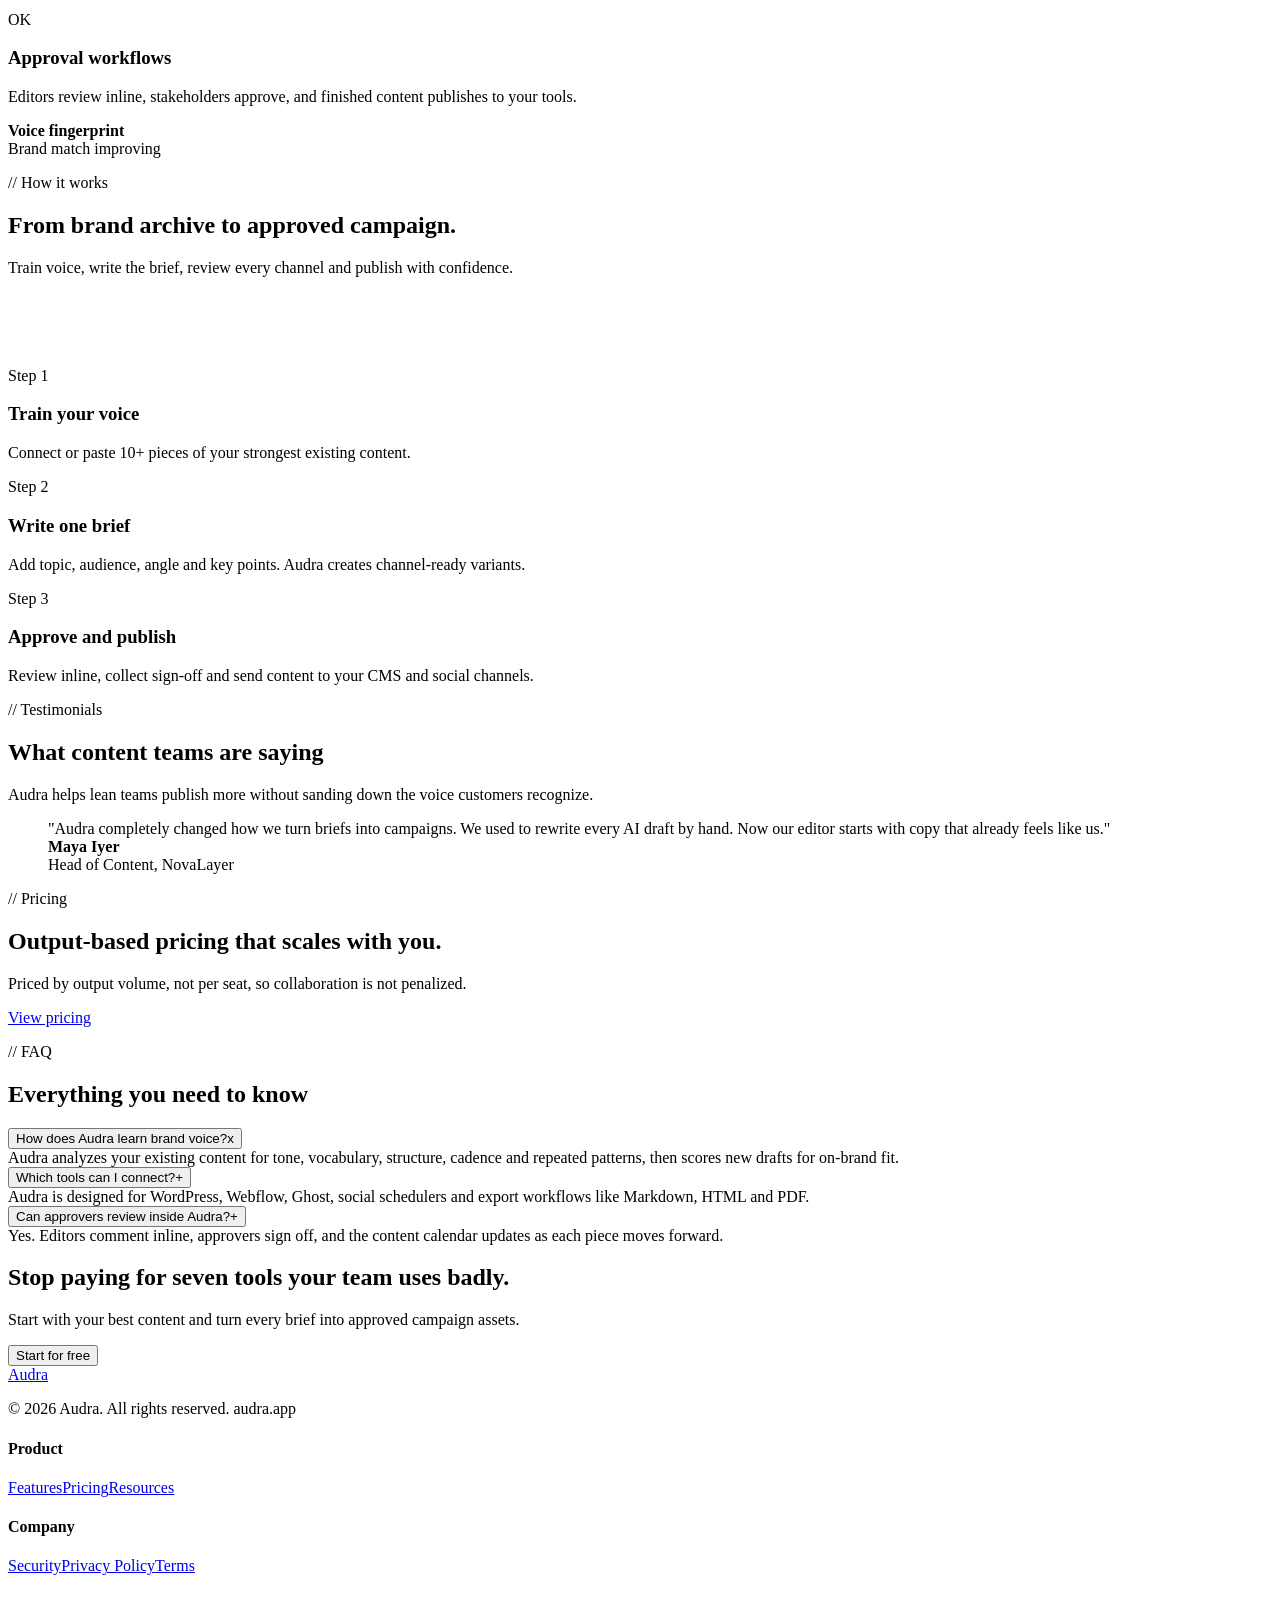
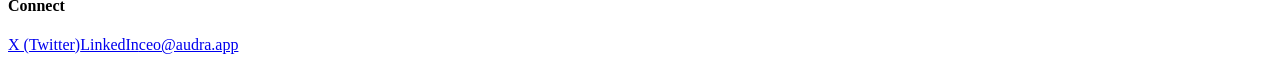
==== commit 90499d16: "Update index.html" ====
--- a/index.html
+++ b/index.html
@@ -7,7 +7,7 @@
   <meta name="description" content="Audra is a brand voice AI content workspace for marketing teams that learns how your company writes and turns one brief into approved multi-channel content.">
   <meta property="og:title" content="Audra - On-brand content, at the speed of your team">
   <meta property="og:description" content="Train a brand voice engine, generate channel-ready content, and move every draft through review and approval.">
-  <link rel="stylesheet" href="styles.css">
+  <link rel="icon" type="image/png" href="audra-logo.png">
 </head>
 <body>
   <div class="site-shell">
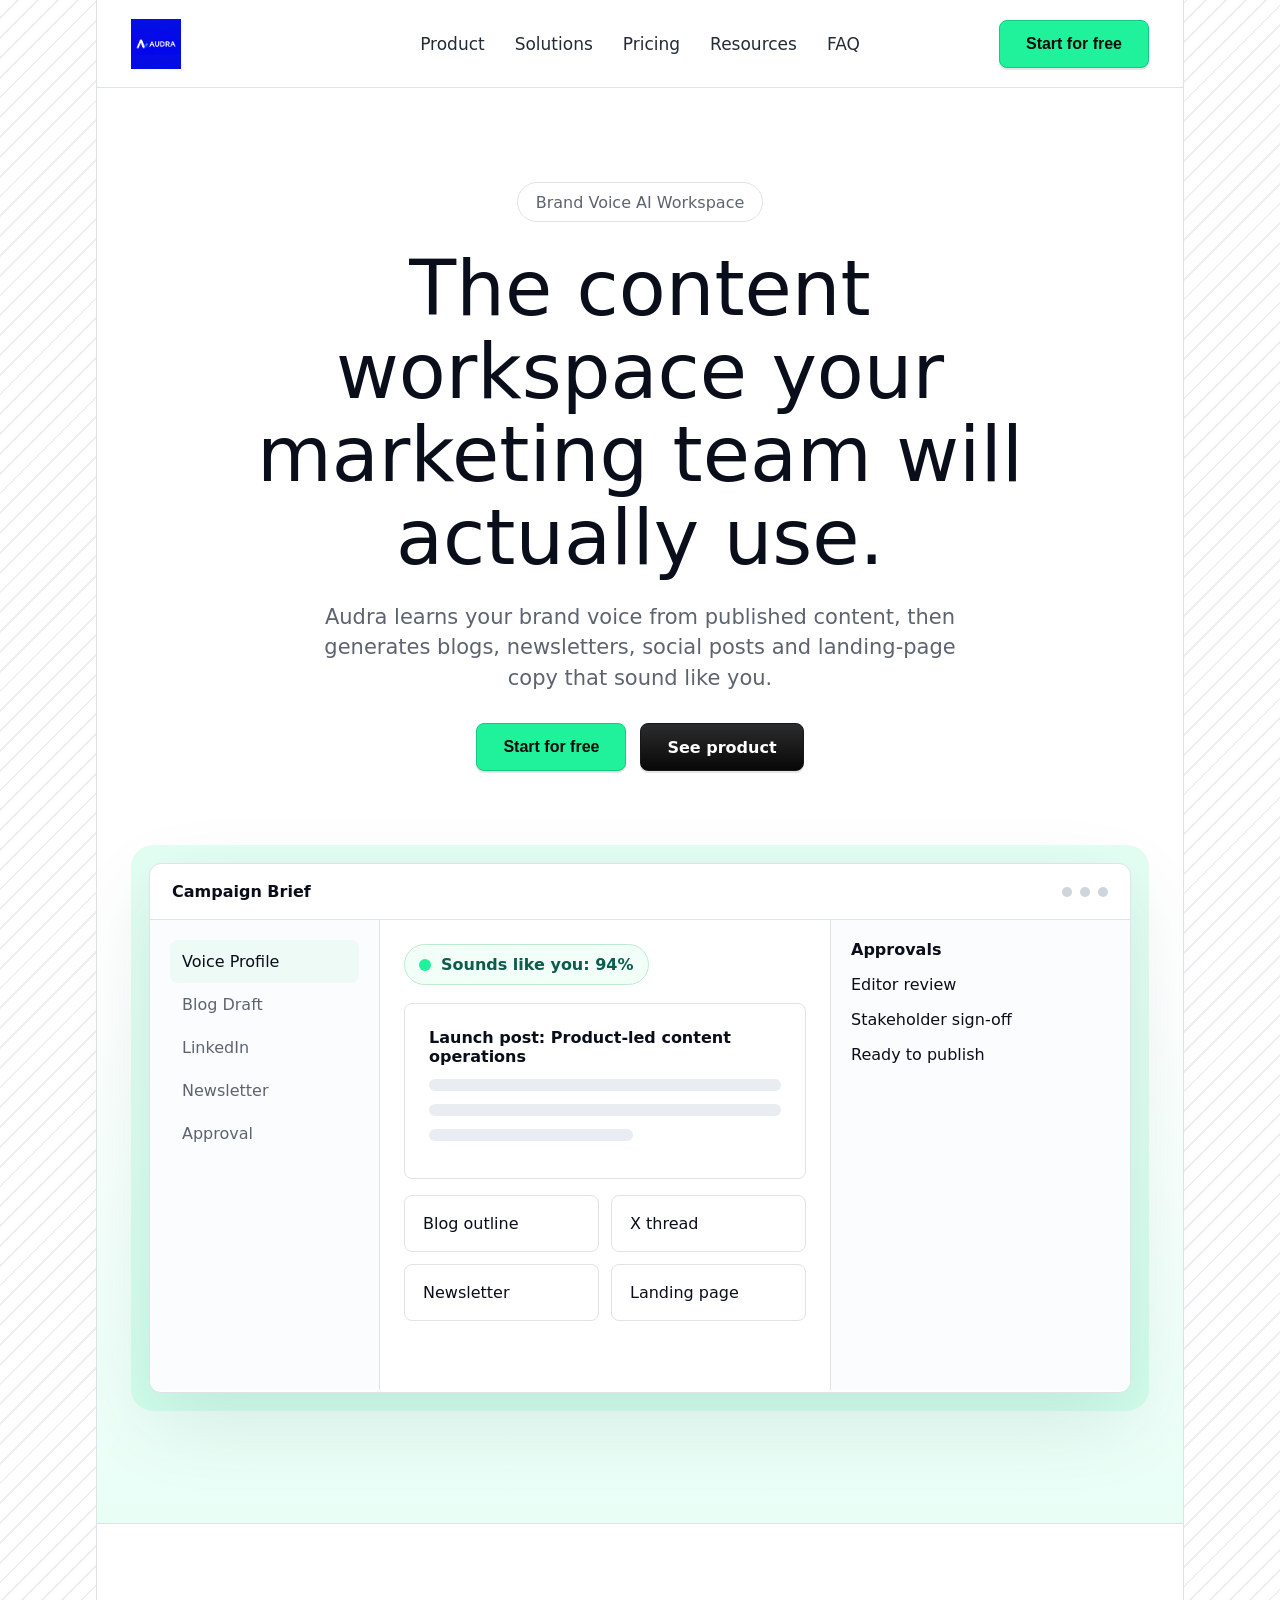
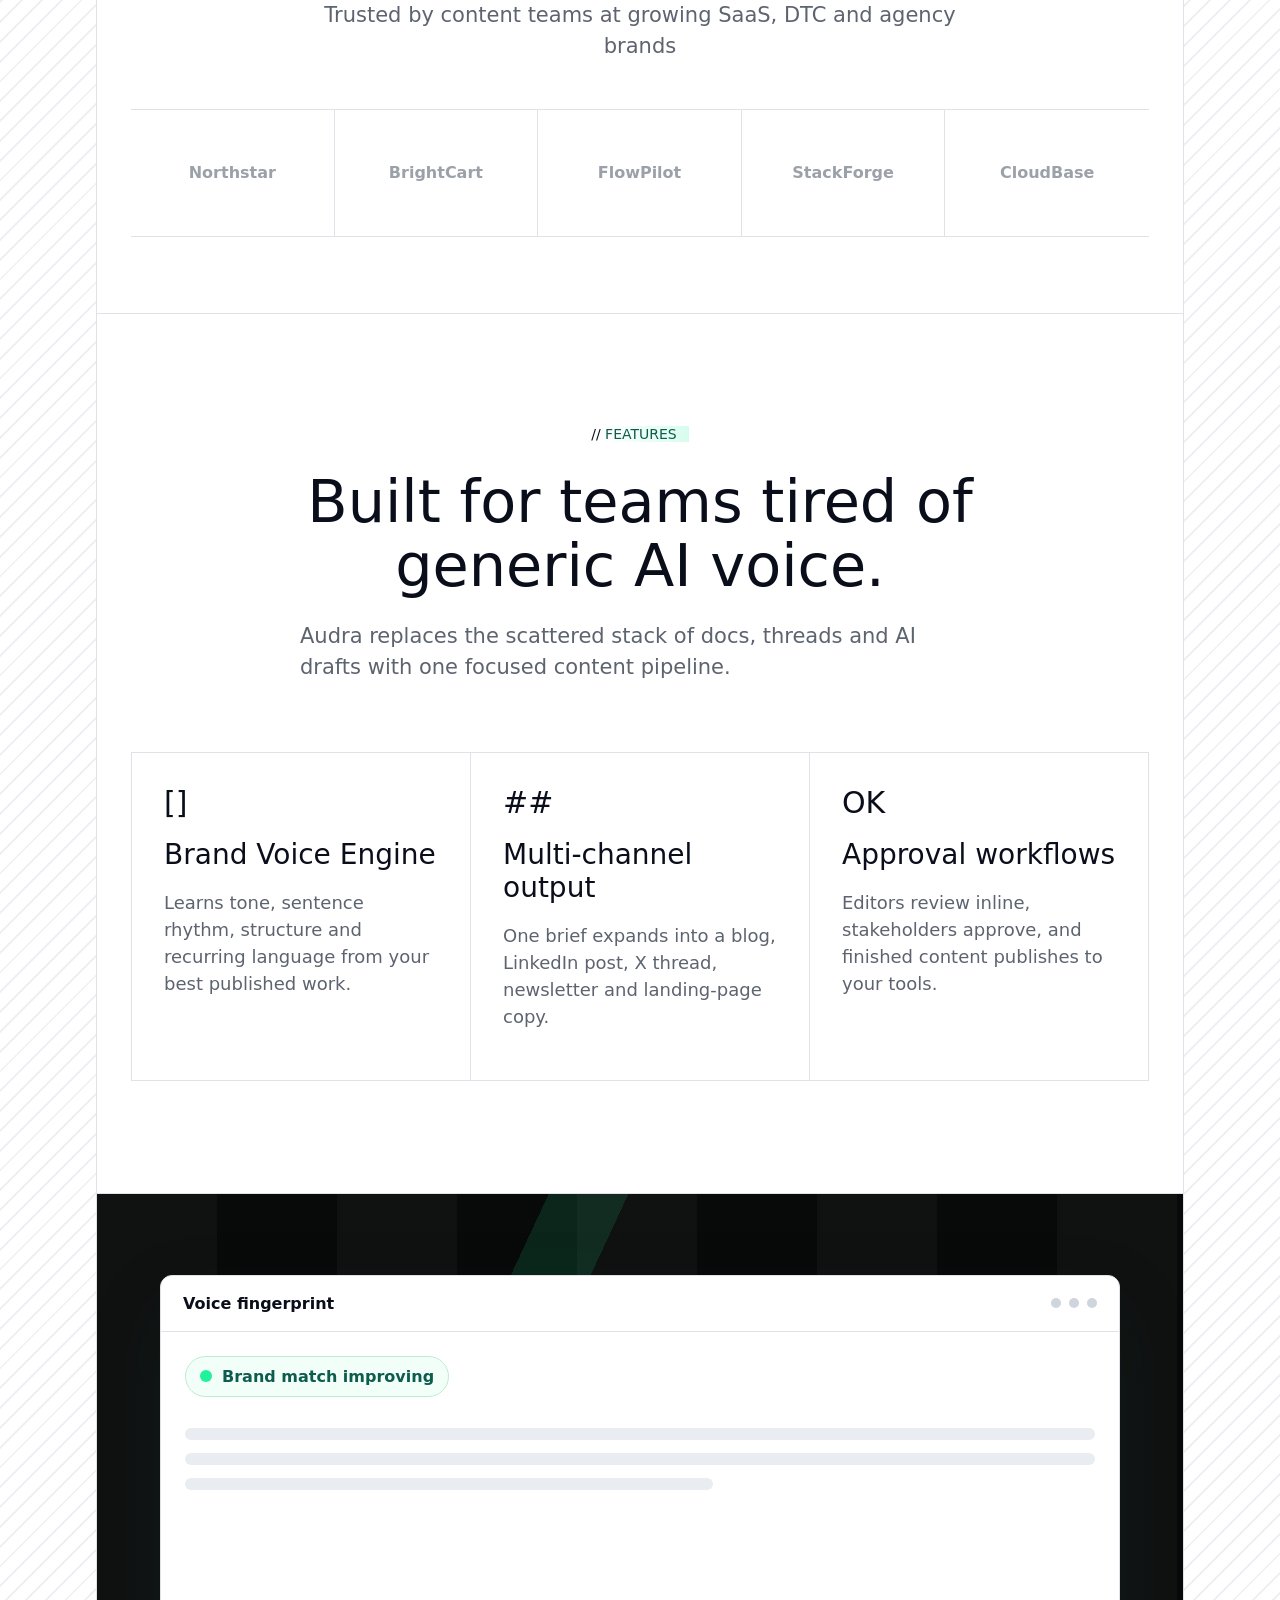
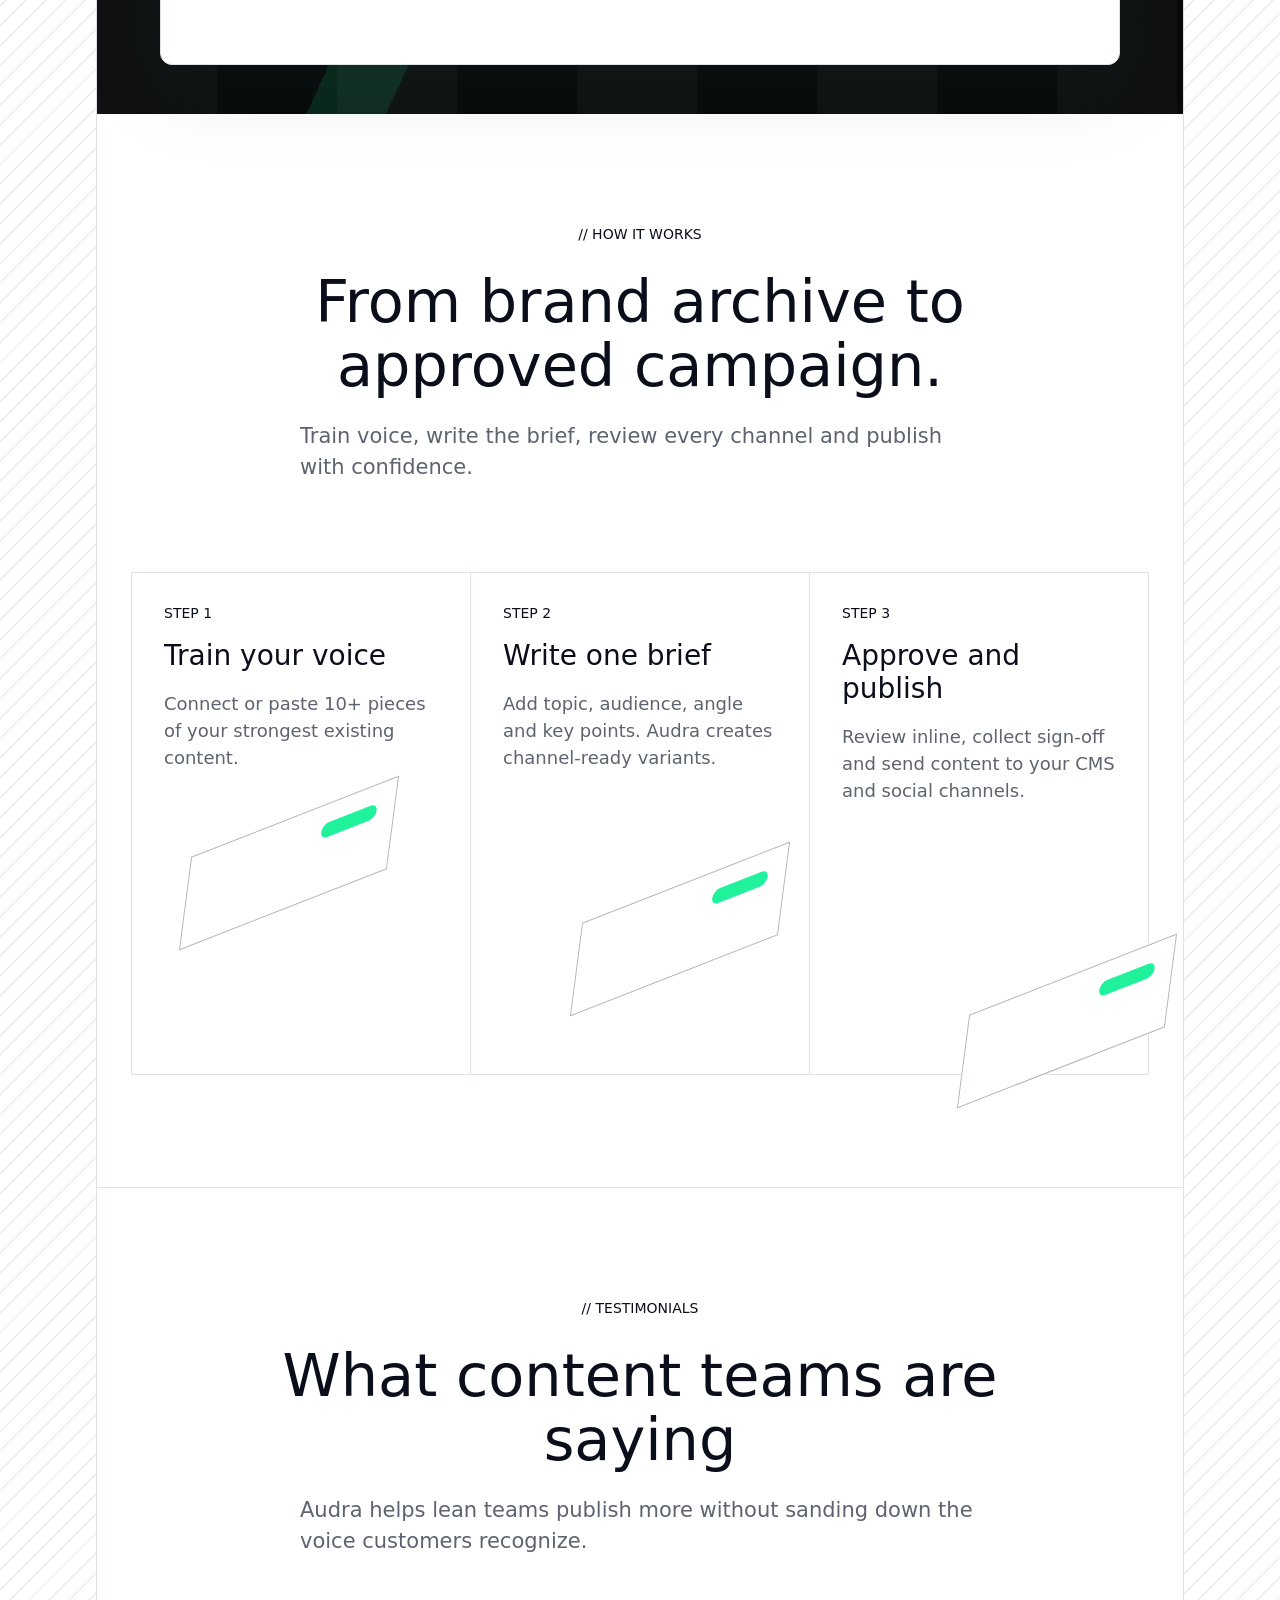
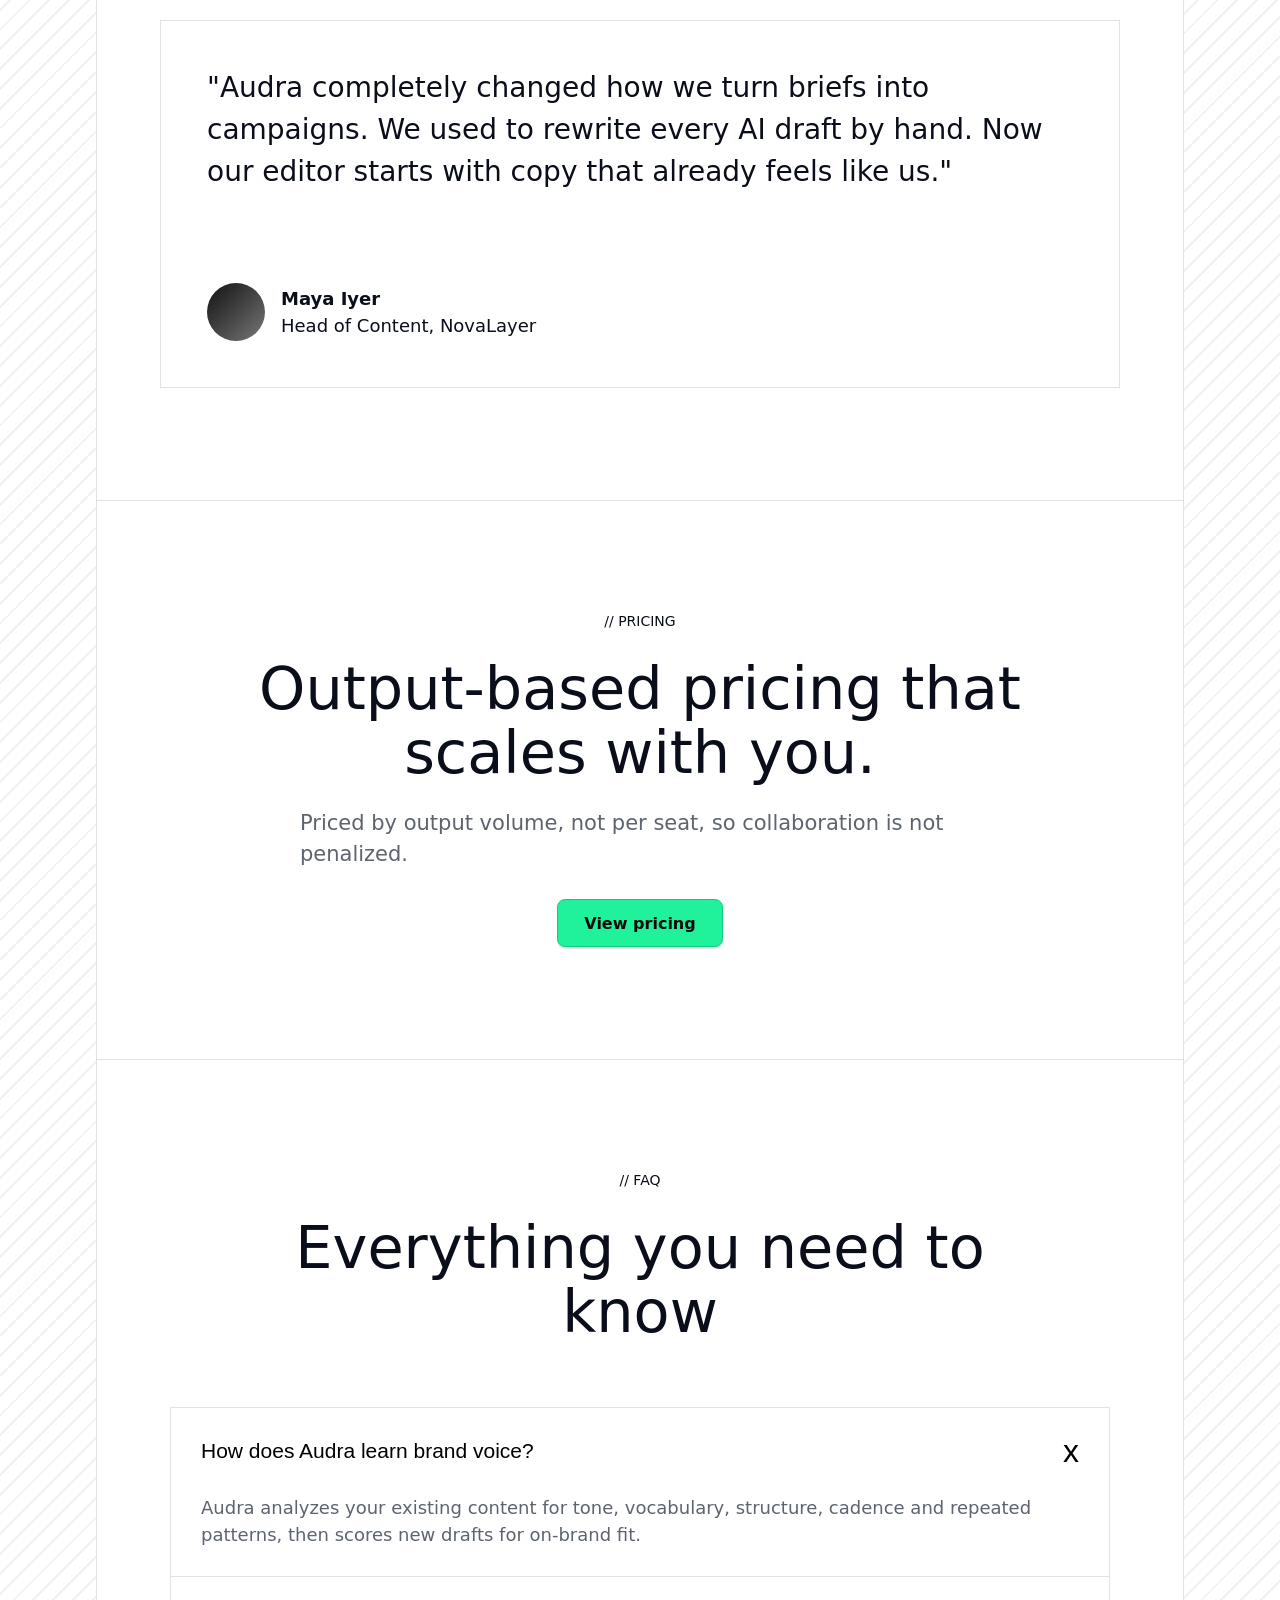
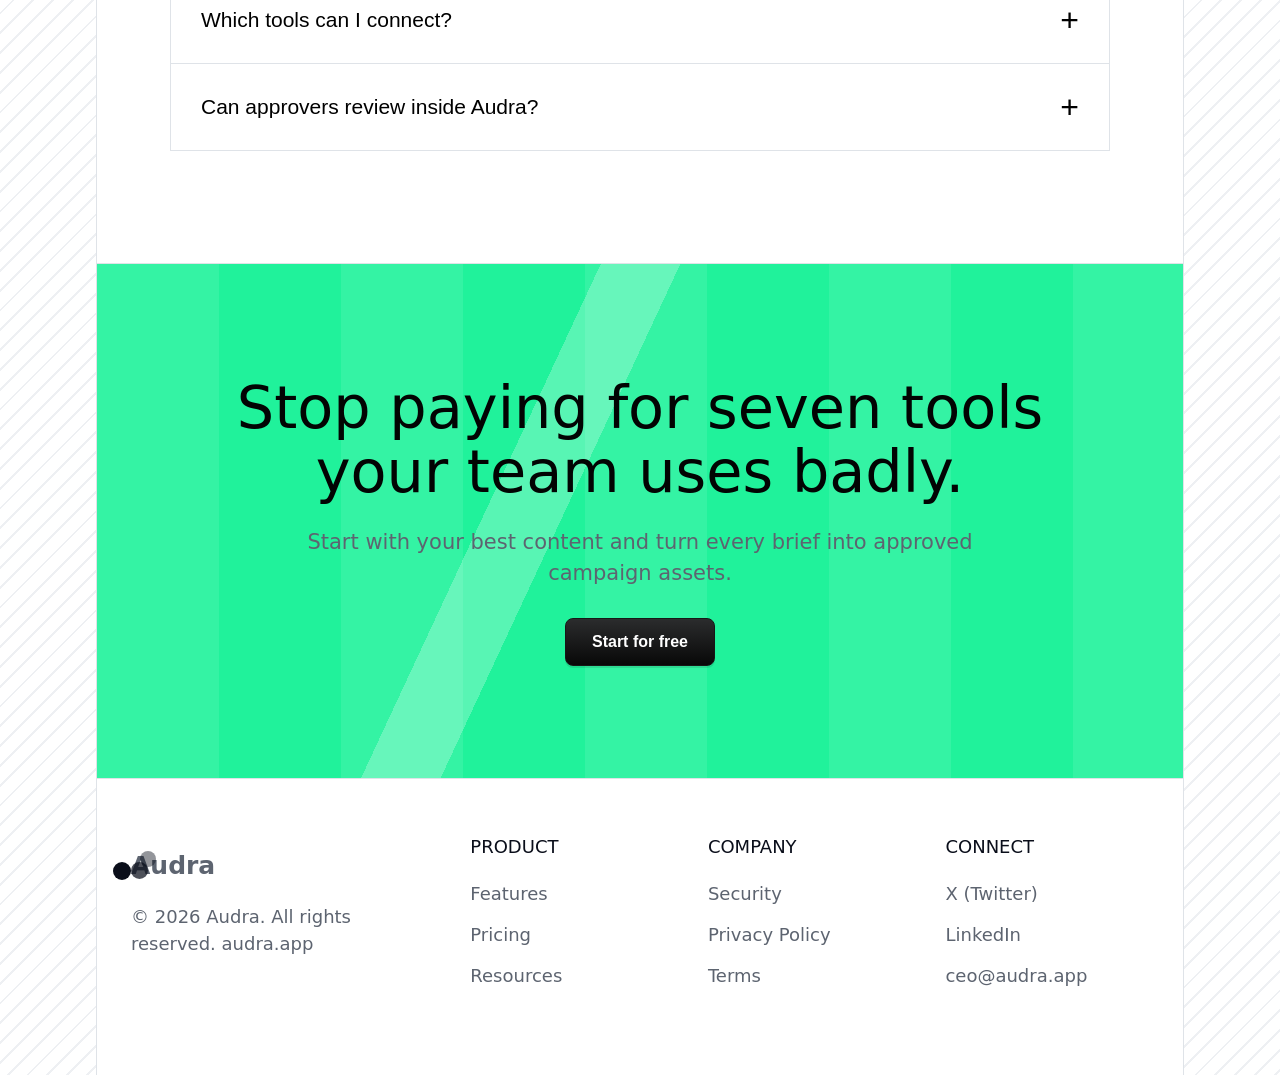
==== commit f6e7c449: "Fix CSS loading" ====
--- a/index.html
+++ b/index.html
@@ -7,6 +7,7 @@
   <meta name="description" content="Audra is a brand voice AI content workspace for marketing teams that learns how your company writes and turns one brief into approved multi-channel content.">
   <meta property="og:title" content="Audra - On-brand content, at the speed of your team">
   <meta property="og:description" content="Train a brand voice engine, generate channel-ready content, and move every draft through review and approval.">
+  <link rel="stylesheet" href="styles.css">
   <link rel="icon" type="image/png" href="audra-logo.png">
 </head>
 <body>
--- a/styles.css
+++ b/styles.css
@@ -0,0 +1,478 @@
+:root {
+  --ink: #0a0e1a;
+  --muted: #5d6470;
+  --line: #dfe3e8;
+  --accent: #20f29b;
+  --teal: #0d5c4d;
+  --white: #ffffff;
+  font-family: Inter, ui-sans-serif, system-ui, -apple-system, BlinkMacSystemFont, "Segoe UI", sans-serif;
+}
+
+* { box-sizing: border-box; }
+html { scroll-behavior: smooth; }
+body {
+  margin: 0;
+  color: var(--ink);
+  background: repeating-linear-gradient(135deg, transparent 0 12px, #eef0f3 12px 14px), #fff;
+}
+a { color: inherit; text-decoration: none; }
+
+.site-shell {
+  width: min(1600px, calc(100% - 192px));
+  min-height: 100vh;
+  margin: 0 auto;
+  background: var(--white);
+  border-left: 1px solid var(--line);
+  border-right: 1px solid var(--line);
+}
+
+.nav {
+  position: sticky;
+  top: 0;
+  z-index: 20;
+  display: grid;
+  grid-template-columns: 1fr auto 1fr;
+  align-items: center;
+  gap: 24px;
+  min-height: 88px;
+  padding: 0 34px;
+  background: rgba(255, 255, 255, .94);
+  backdrop-filter: blur(18px);
+  border-bottom: 1px solid var(--line);
+}
+
+.brand {
+  display: inline-flex;
+  align-items: center;
+  gap: 12px;
+  font-weight: 760;
+  font-size: 25px;
+}
+
+.logo-mark {
+  position: relative;
+  width: 28px;
+  height: 24px;
+}
+.logo-mark::before, .logo-mark::after, .logo-mark span {
+  content: "";
+  position: absolute;
+  border-radius: 999px;
+  background: var(--ink);
+}
+.logo-mark::before { width: 17px; height: 17px; left: 0; bottom: 1px; opacity: .72; }
+.logo-mark span { width: 16px; height: 16px; left: 9px; top: 0; opacity: .44; }
+.logo-mark::after { width: 18px; height: 18px; right: 0; bottom: 0; }
+
+.nav-links {
+  display: flex;
+  align-items: center;
+  gap: 30px;
+  color: #242b35;
+  font-size: 17px;
+}
+.nav-actions { justify-self: end; display: flex; align-items: center; gap: 12px; }
+.menu-btn {
+  display: none;
+  width: 46px;
+  height: 46px;
+  border: 1px solid var(--line);
+  border-radius: 8px;
+  background: #fff;
+  font-size: 24px;
+}
+
+.btn {
+  display: inline-flex;
+  align-items: center;
+  justify-content: center;
+  min-height: 48px;
+  padding: 0 26px;
+  border: 1px solid #171717;
+  border-radius: 8px;
+  background: #fff;
+  color: #0b0b0b;
+  font-weight: 650;
+  font-size: 16px;
+  cursor: pointer;
+  box-shadow: 0 2px 0 rgba(0, 0, 0, .1);
+}
+.btn.primary { background: var(--accent); border-color: #14c983; }
+.btn.dark { background: linear-gradient(#2b2c2d, #080808); color: #fff; }
+.btn.wide { width: 100%; }
+
+.section {
+  border-bottom: 1px solid var(--line);
+  padding: 112px 34px;
+}
+.section.compact { padding-top: 76px; padding-bottom: 76px; }
+.page-hero { padding: 112px 34px 92px; }
+.hero {
+  padding-top: 94px;
+  text-align: center;
+  background: linear-gradient(180deg, #fff 0%, #fff 62%, #e8fff6 100%);
+}
+
+.eyebrow {
+  margin: 0 0 28px;
+  text-align: center;
+  font-size: 14px;
+  text-transform: uppercase;
+}
+.eyebrow span {
+  color: var(--teal);
+  background: linear-gradient(90deg, transparent, rgba(32, 242, 155, .18));
+  padding-right: 12px;
+}
+
+.pill {
+  display: inline-flex;
+  align-items: center;
+  min-height: 40px;
+  padding: 0 18px;
+  border: 1px solid var(--line);
+  border-radius: 999px;
+  color: var(--muted);
+  background: #fff;
+}
+
+h1, h2 {
+  margin: 0;
+  font-weight: 500;
+  letter-spacing: 0;
+  line-height: 1.08;
+}
+h1 {
+  max-width: 880px;
+  margin: 26px auto 22px;
+  font-size: clamp(48px, 6vw, 82px);
+}
+h2 {
+  max-width: 860px;
+  margin: 0 auto 24px;
+  text-align: center;
+  font-size: clamp(38px, 4.6vw, 64px);
+}
+.lead {
+  max-width: 680px;
+  margin: 0 auto;
+  color: var(--muted);
+  font-size: 21px;
+  line-height: 1.45;
+}
+.hero-actions, .center-actions {
+  display: flex;
+  justify-content: center;
+  gap: 14px;
+  margin-top: 30px;
+  flex-wrap: wrap;
+}
+
+.mockup-wrap {
+  margin: 74px auto 0;
+  max-width: 1220px;
+  padding: 18px;
+  background: rgba(32, 242, 155, .12);
+  border-radius: 22px;
+}
+.mockup {
+  min-height: 530px;
+  overflow: hidden;
+  border: 1px solid var(--line);
+  border-radius: 12px;
+  background: #fff;
+  text-align: left;
+  box-shadow: 0 28px 80px rgba(13, 92, 77, .12);
+}
+.mockup-top {
+  display: flex;
+  justify-content: space-between;
+  align-items: center;
+  padding: 18px 22px;
+  border-bottom: 1px solid var(--line);
+}
+.dots { display: flex; gap: 8px; }
+.dots span { width: 10px; height: 10px; border-radius: 50%; background: #cfd5dc; }
+.mockup-body { display: grid; grid-template-columns: 230px 1fr 300px; min-height: 470px; }
+.sidebar, .inspector { padding: 20px; background: #fbfcfd; }
+.sidebar { border-right: 1px solid var(--line); }
+.inspector { border-left: 1px solid var(--line); }
+.side-item { padding: 12px; border-radius: 8px; color: var(--muted); }
+.side-item.active { background: #eefaf5; color: var(--ink); }
+.editor { padding: 24px; }
+.score {
+  display: inline-flex;
+  align-items: center;
+  gap: 10px;
+  margin-bottom: 18px;
+  padding: 10px 14px;
+  border: 1px solid #beeacf;
+  border-radius: 999px;
+  color: var(--teal);
+  background: #f1fff8;
+  font-weight: 700;
+}
+.score-dot {
+  width: 12px;
+  height: 12px;
+  border-radius: 50%;
+  background: var(--accent);
+  animation: pulse 1.8s infinite;
+}
+@keyframes pulse {
+  70% { box-shadow: 0 0 0 14px rgba(32, 242, 155, 0); }
+  100% { box-shadow: 0 0 0 0 rgba(32, 242, 155, 0); }
+}
+.draft-card { border: 1px solid var(--line); padding: 24px; border-radius: 8px; margin-bottom: 16px; }
+.draft-line { height: 12px; margin: 13px 0; border-radius: 999px; background: #e9edf2; }
+.draft-line.short { width: 58%; }
+.channel-grid { display: grid; grid-template-columns: repeat(2, 1fr); gap: 12px; }
+.channel { padding: 18px; border: 1px solid var(--line); border-radius: 8px; background: #fff; }
+
+.logo-row {
+  display: grid;
+  grid-template-columns: repeat(5, 1fr);
+  border-top: 1px solid var(--line);
+  border-bottom: 1px solid var(--line);
+}
+.logo-row div {
+  min-height: 126px;
+  display: grid;
+  place-items: center;
+  color: #9ba1a8;
+  font-weight: 760;
+  border-right: 1px solid var(--line);
+}
+.logo-row div:last-child { border-right: 0; }
+
+.feature-grid, .step-grid, .price-grid, .article-grid, .use-grid {
+  display: grid;
+  grid-template-columns: repeat(3, 1fr);
+  border-top: 1px solid var(--line);
+  border-left: 1px solid var(--line);
+}
+.tile, .price-card, .article-card, .use-card, .step {
+  min-height: 290px;
+  padding: 32px;
+  border-right: 1px solid var(--line);
+  border-bottom: 1px solid var(--line);
+  background: #fff;
+}
+.tile h3, .step h3, .price-card h3, .article-card h3, .use-card h3 {
+  margin: 18px 0 14px;
+  font-size: 28px;
+  font-weight: 500;
+}
+.tile p, .step p, .price-card p, .article-card p, .use-card p, .faq-content, .footer {
+  color: var(--muted);
+  line-height: 1.5;
+  font-size: 18px;
+}
+.icon { font-size: 30px; }
+
+.dark-showcase {
+  min-height: 520px;
+  display: grid;
+  place-items: center;
+  padding: 58px;
+  background: linear-gradient(115deg, transparent 0 34%, rgba(32, 242, 155, .12) 34% 40%, transparent 40% 100%), repeating-linear-gradient(90deg, rgba(255,255,255,.03) 0 120px, transparent 120px 240px), #080909;
+}
+.dark-showcase .mockup { width: min(960px, 100%); min-height: 390px; transform: translateY(16px); }
+.step { min-height: 370px; }
+.step-number { font-size: 14px; text-transform: uppercase; }
+.diagram { min-height: 210px; margin-top: 28px; position: relative; }
+.iso-card {
+  position: absolute;
+  width: 210px;
+  height: 88px;
+  border: 1px solid #aeb5bc;
+  transform: skewY(-28deg) rotate(8deg);
+  background: #fff;
+}
+.iso-card.one { left: 20px; top: 20px; }
+.iso-card.two { left: 72px; top: 86px; }
+.iso-card.three { left: 120px; top: 145px; }
+.iso-card::after {
+  content: "";
+  position: absolute;
+  width: 56px;
+  height: 14px;
+  border-radius: 999px;
+  background: var(--accent);
+  right: 18px;
+  top: 18px;
+}
+
+.testimonial {
+  max-width: 960px;
+  margin: 64px auto 0;
+  padding: 46px;
+  border: 1px solid var(--line);
+  background: #fff;
+  font-size: 28px;
+  line-height: 1.5;
+}
+.person { display: flex; align-items: center; gap: 16px; margin-top: 90px; font-size: 18px; }
+.avatar { width: 58px; height: 58px; border-radius: 50%; background: linear-gradient(135deg, #111, #777); }
+
+.pricing-head { display: flex; align-items: center; justify-content: center; gap: 16px; margin: 28px 0 64px; }
+.toggle { display: inline-grid; grid-template-columns: 1fr 1fr; border: 1px solid var(--line); border-radius: 999px; padding: 4px; background: #fff; }
+.toggle button { border: 0; border-radius: 999px; padding: 10px 18px; background: transparent; cursor: pointer; font-weight: 650; }
+.toggle button.active { background: var(--ink); color: #fff; }
+.price-card.highlight {
+  background: linear-gradient(115deg, transparent 0 36%, rgba(32, 242, 155, .12) 36% 44%, transparent 44%), #070807;
+  color: #fff;
+}
+.price-card.highlight p, .price-card.highlight li { color: #eef2f0; }
+.price { margin: 28px 0; font-size: 52px; font-weight: 500; }
+.price small { color: var(--muted); font-size: 18px; }
+.price-card.highlight .price small { color: #d7dedb; }
+.badge { float: right; padding: 6px 12px; background: #caffdf; color: var(--ink); border-radius: 3px; font-size: 14px; }
+.check-list { list-style: none; padding: 0; margin: 34px 0 0; }
+.check-list li { margin: 18px 0; color: #20242a; }
+.check-list li::before { content: "\2713"; margin-right: 14px; }
+
+.faq { max-width: 940px; margin: 64px auto 0; border: 1px solid var(--line); border-bottom: 0; }
+.faq-item { border-bottom: 1px solid var(--line); }
+.faq-button {
+  width: 100%;
+  min-height: 86px;
+  display: flex;
+  align-items: center;
+  justify-content: space-between;
+  gap: 20px;
+  padding: 0 30px;
+  border: 0;
+  background: #fff;
+  font-size: 21px;
+  text-align: left;
+  cursor: pointer;
+}
+.faq-button span:last-child { font-size: 32px; line-height: 1; }
+.faq-content { display: none; padding: 0 30px 28px; }
+.faq-item.open .faq-content { display: block; }
+
+.cta-band {
+  text-align: center;
+  background: linear-gradient(115deg, transparent 0 38%, rgba(255,255,255,.25) 38% 44%, transparent 44%), repeating-linear-gradient(90deg, rgba(255,255,255,.09) 0 122px, transparent 122px 244px), var(--accent);
+}
+.cta-band h2 { color: #020403; }
+
+.footer {
+  display: grid;
+  grid-template-columns: 1.5fr 1fr 1fr 1fr;
+  gap: 34px;
+  padding: 54px 34px 72px;
+  background: #fff;
+}
+.footer h4 { color: var(--ink); margin: 0 0 20px; font-weight: 500; text-transform: uppercase; }
+.footer a { display: block; margin: 14px 0; }
+
+.compare { width: 100%; border-collapse: collapse; margin-top: 64px; font-size: 17px; }
+.compare th, .compare td { padding: 22px; border: 1px solid var(--line); text-align: left; }
+.compare th { background: #fbfcfd; }
+
+body.modal-open { overflow: hidden; }
+.signup-modal {
+  position: fixed;
+  inset: 0;
+  z-index: 100;
+  display: grid;
+  place-items: center;
+  padding: 24px;
+}
+.signup-modal[hidden] { display: none; }
+.signup-backdrop {
+  position: absolute;
+  inset: 0;
+  background: rgba(7, 8, 7, .62);
+}
+.signup-panel {
+  position: relative;
+  width: min(620px, 100%);
+  max-height: calc(100vh - 48px);
+  overflow: auto;
+  padding: 42px;
+  border: 1px solid #111;
+  border-radius: 10px;
+  background: #fff;
+  box-shadow: 0 30px 90px rgba(0, 0, 0, .28);
+}
+.signup-panel h2 { margin-bottom: 16px; text-align: left; font-size: 42px; }
+.signup-panel .lead, .signup-panel .eyebrow { margin-left: 0; text-align: left; }
+.signup-close {
+  position: absolute;
+  top: 16px;
+  right: 16px;
+  width: 42px;
+  height: 42px;
+  border: 1px solid var(--line);
+  border-radius: 8px;
+  background: #fff;
+  font-size: 22px;
+  line-height: 1;
+  cursor: pointer;
+}
+.signup-form { display: grid; gap: 18px; margin-top: 30px; }
+.signup-form label { display: grid; gap: 8px; color: var(--muted); font-size: 15px; }
+.signup-form input {
+  width: 100%;
+  min-height: 52px;
+  padding: 0 14px;
+  border: 1px solid var(--line);
+  border-radius: 8px;
+  font: inherit;
+  color: var(--ink);
+}
+.signup-form input:focus { outline: 2px solid rgba(32, 242, 155, .45); border-color: #14c983; }
+.signup-success {
+  margin-top: 28px;
+  padding: 18px;
+  border: 1px solid #beeacf;
+  border-radius: 8px;
+  background: #f1fff8;
+  color: var(--teal);
+  font-size: 18px;
+  line-height: 1.45;
+}
+
+@media (max-width: 1100px) {
+  .site-shell { width: min(100%, calc(100% - 40px)); }
+  .mockup-body, .feature-grid, .step-grid, .price-grid, .article-grid, .use-grid, .footer { grid-template-columns: 1fr; }
+  .inspector, .sidebar { display: none; }
+  .logo-row { grid-template-columns: repeat(2, 1fr); }
+}
+
+@media (max-width: 760px) {
+  .site-shell { width: 100%; border: 0; }
+  .nav { grid-template-columns: 1fr auto; padding: 0 18px; }
+  .menu-btn { display: inline-grid; place-items: center; }
+  .nav-links {
+    position: absolute;
+    top: 88px;
+    left: 0;
+    right: 0;
+    display: none;
+    flex-direction: column;
+    align-items: stretch;
+    gap: 0;
+    background: #fff;
+    border-bottom: 1px solid var(--line);
+  }
+  .nav.open .nav-links { display: flex; }
+  .nav-links a { padding: 18px 22px; border-top: 1px solid var(--line); }
+  .nav-actions .btn { display: none; }
+  .section, .page-hero { padding-left: 20px; padding-right: 20px; }
+  .hero { padding-top: 70px; }
+  h1 { font-size: 48px; }
+  h2 { font-size: 40px; }
+  .mockup { min-height: 380px; }
+  .channel-grid, .logo-row { grid-template-columns: 1fr; }
+  .testimonial { padding: 28px; font-size: 21px; }
+  .signup-panel { padding: 30px 22px; }
+  .signup-panel h2 { font-size: 34px; }
+}
+.logo {
+    height: 50px;
+    width: auto;
+}
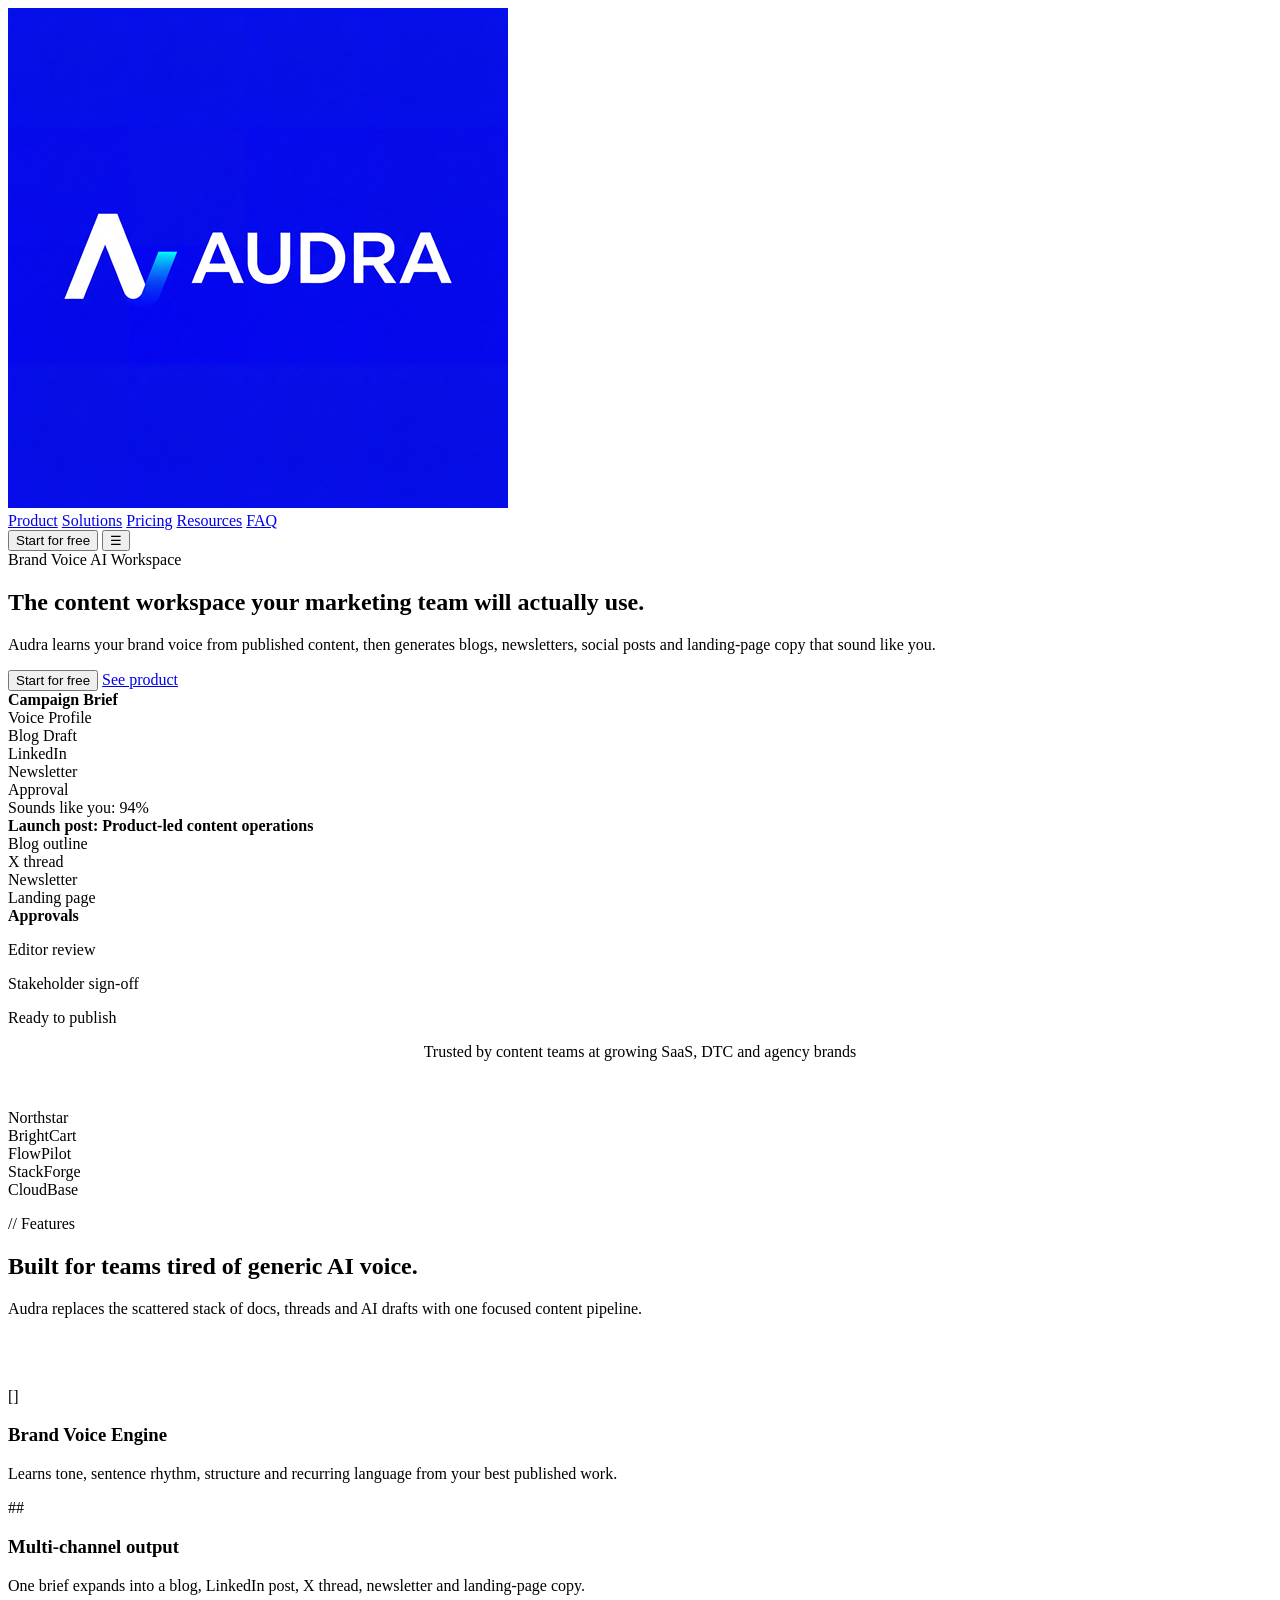
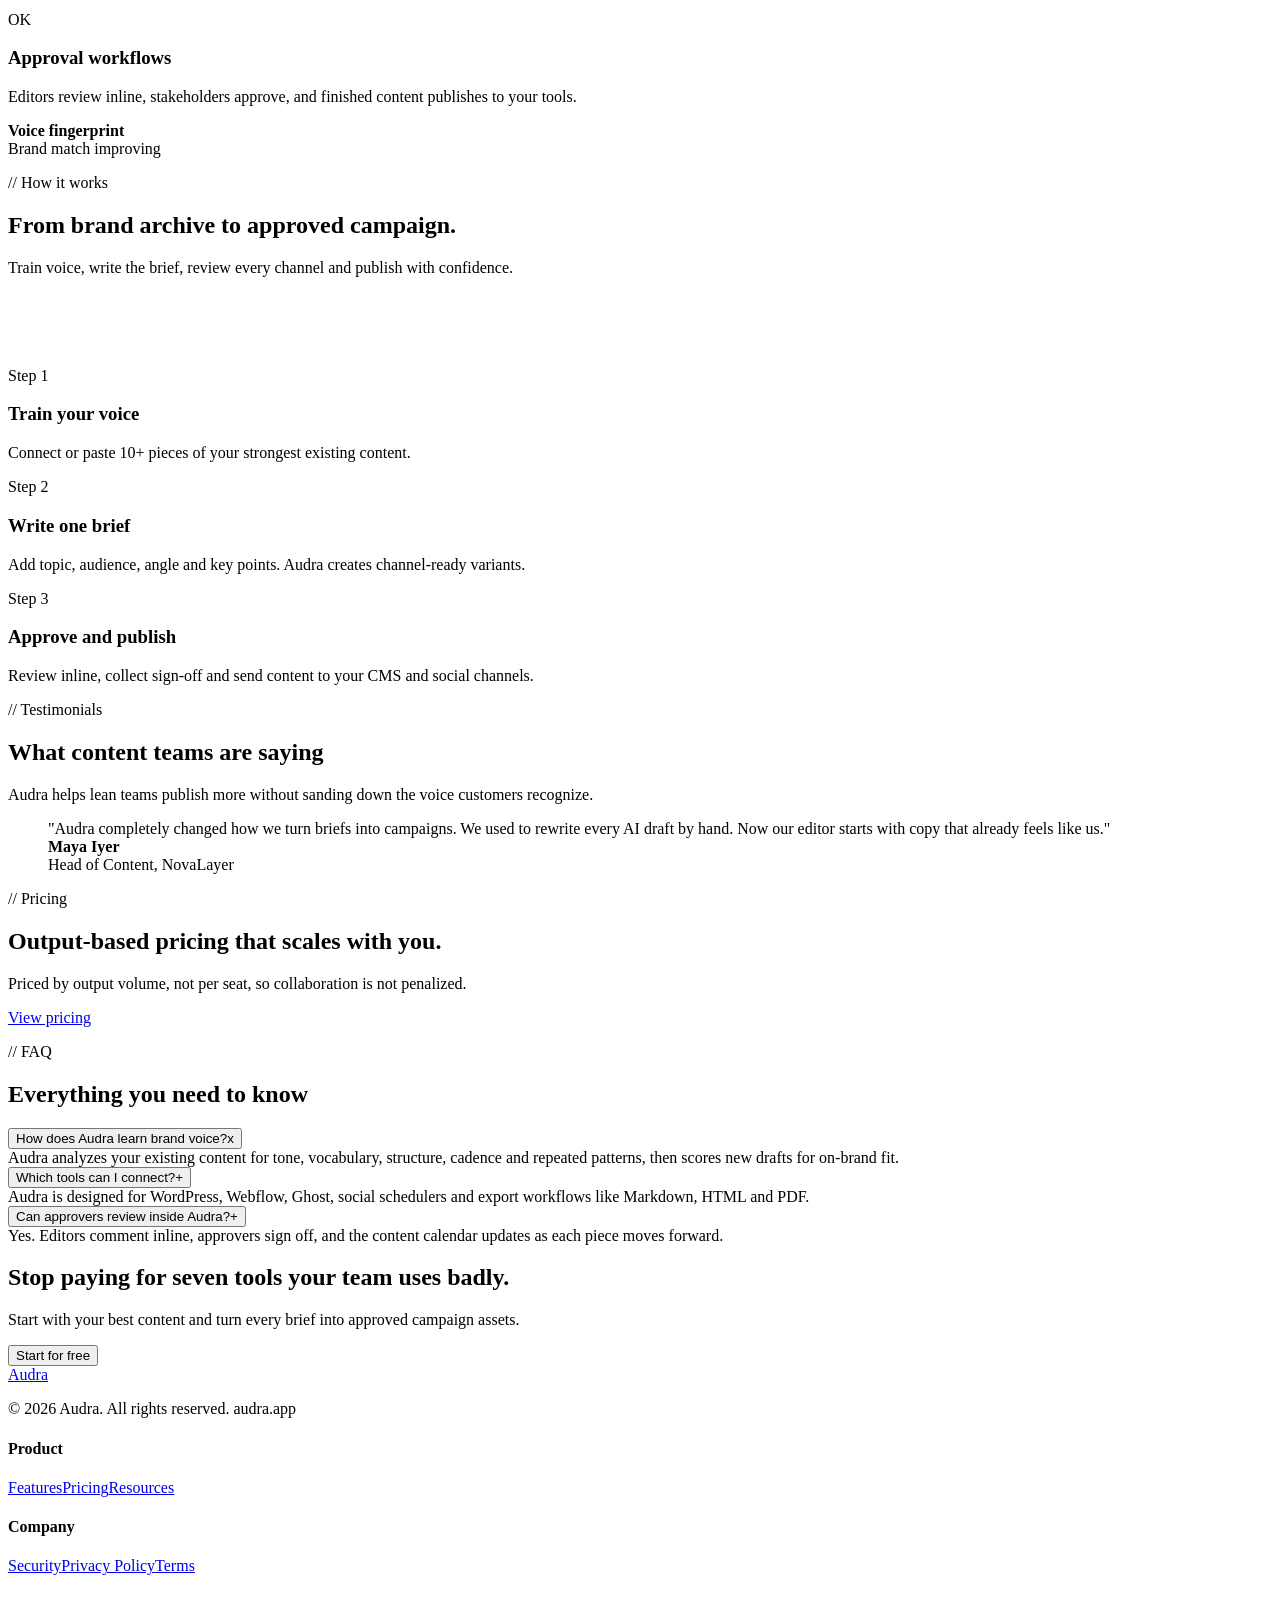
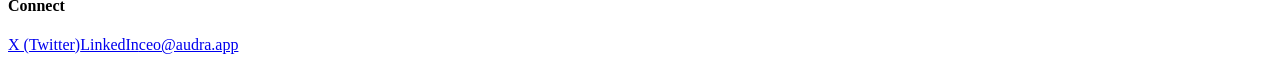
==== commit 3fc9728c: "Update index.html" ====
--- a/index.html
+++ b/index.html
@@ -7,7 +7,7 @@
   <meta name="description" content="Audra is a brand voice AI content workspace for marketing teams that learns how your company writes and turns one brief into approved multi-channel content.">
   <meta property="og:title" content="Audra - On-brand content, at the speed of your team">
   <meta property="og:description" content="Train a brand voice engine, generate channel-ready content, and move every draft through review and approval.">
-  <link rel="stylesheet" href="styles.css">
+
   <link rel="icon" type="image/png" href="audra-logo.png">
 </head>
 <body>
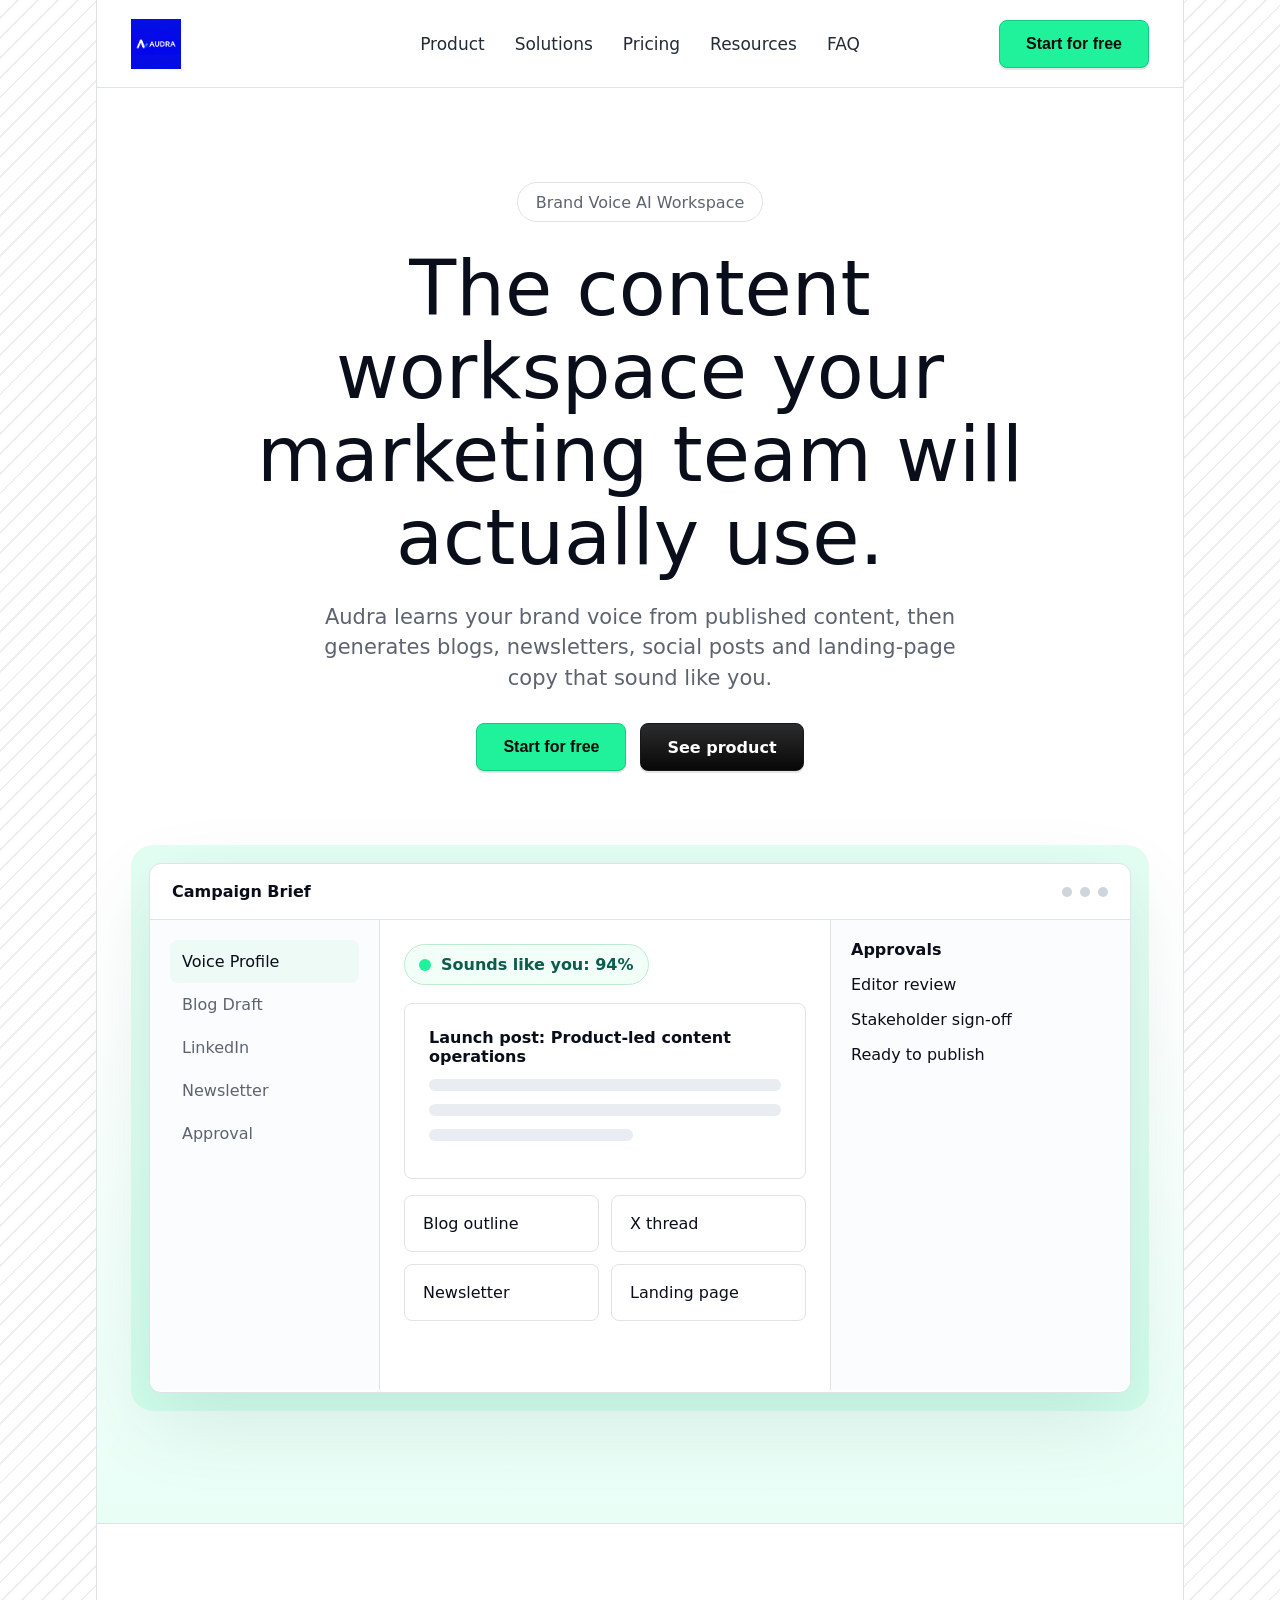
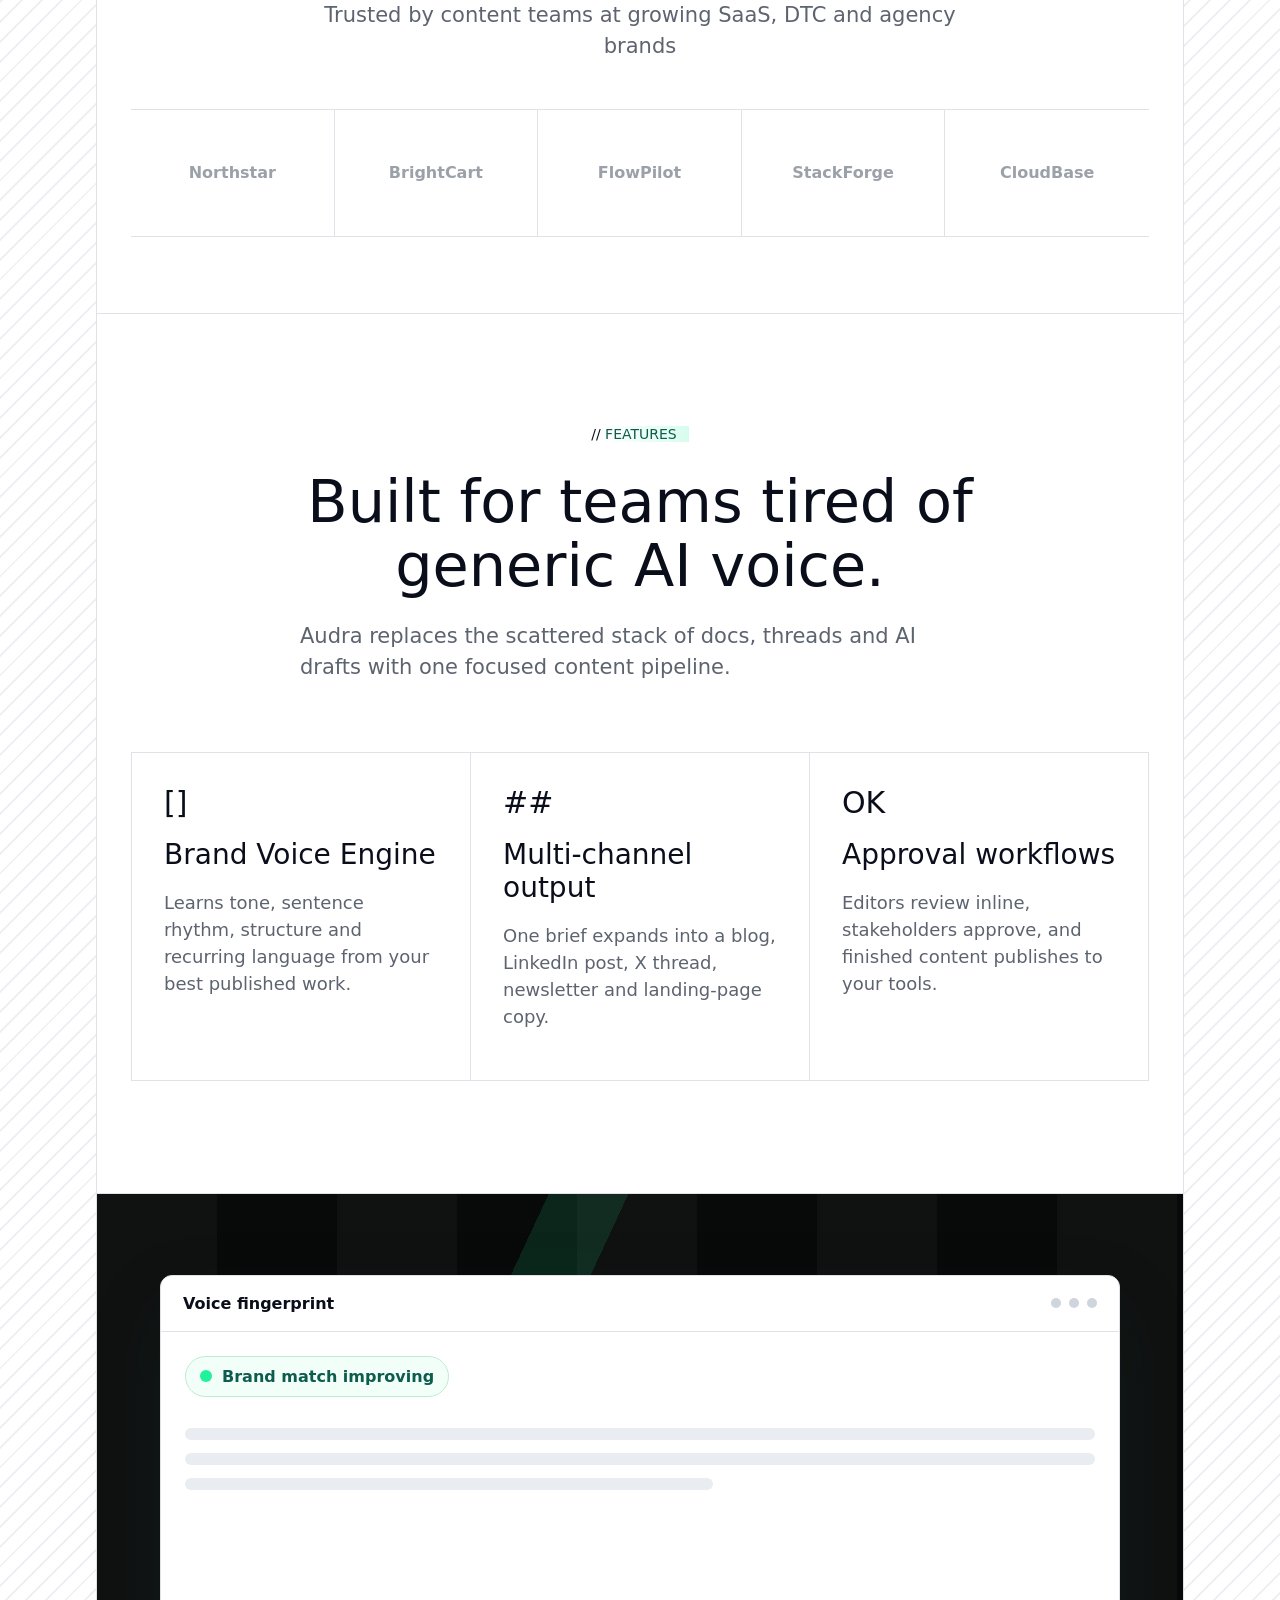
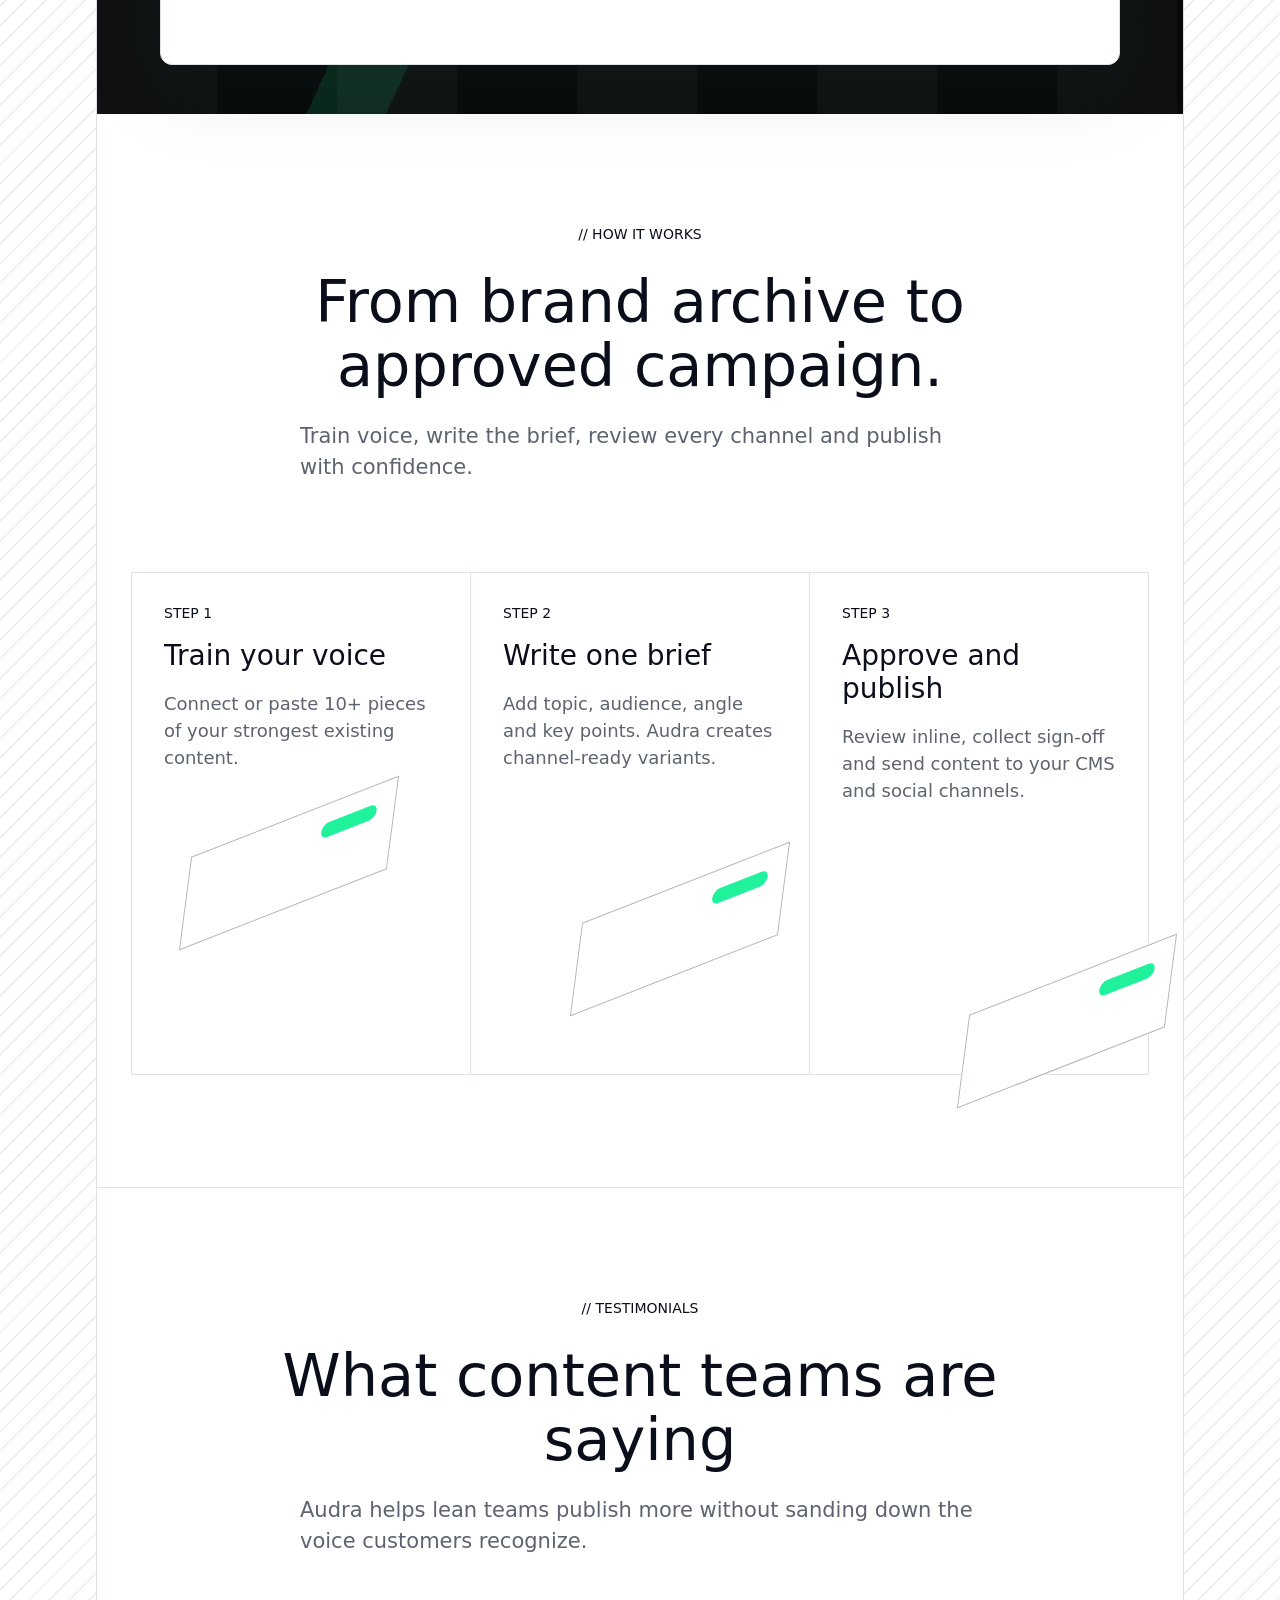
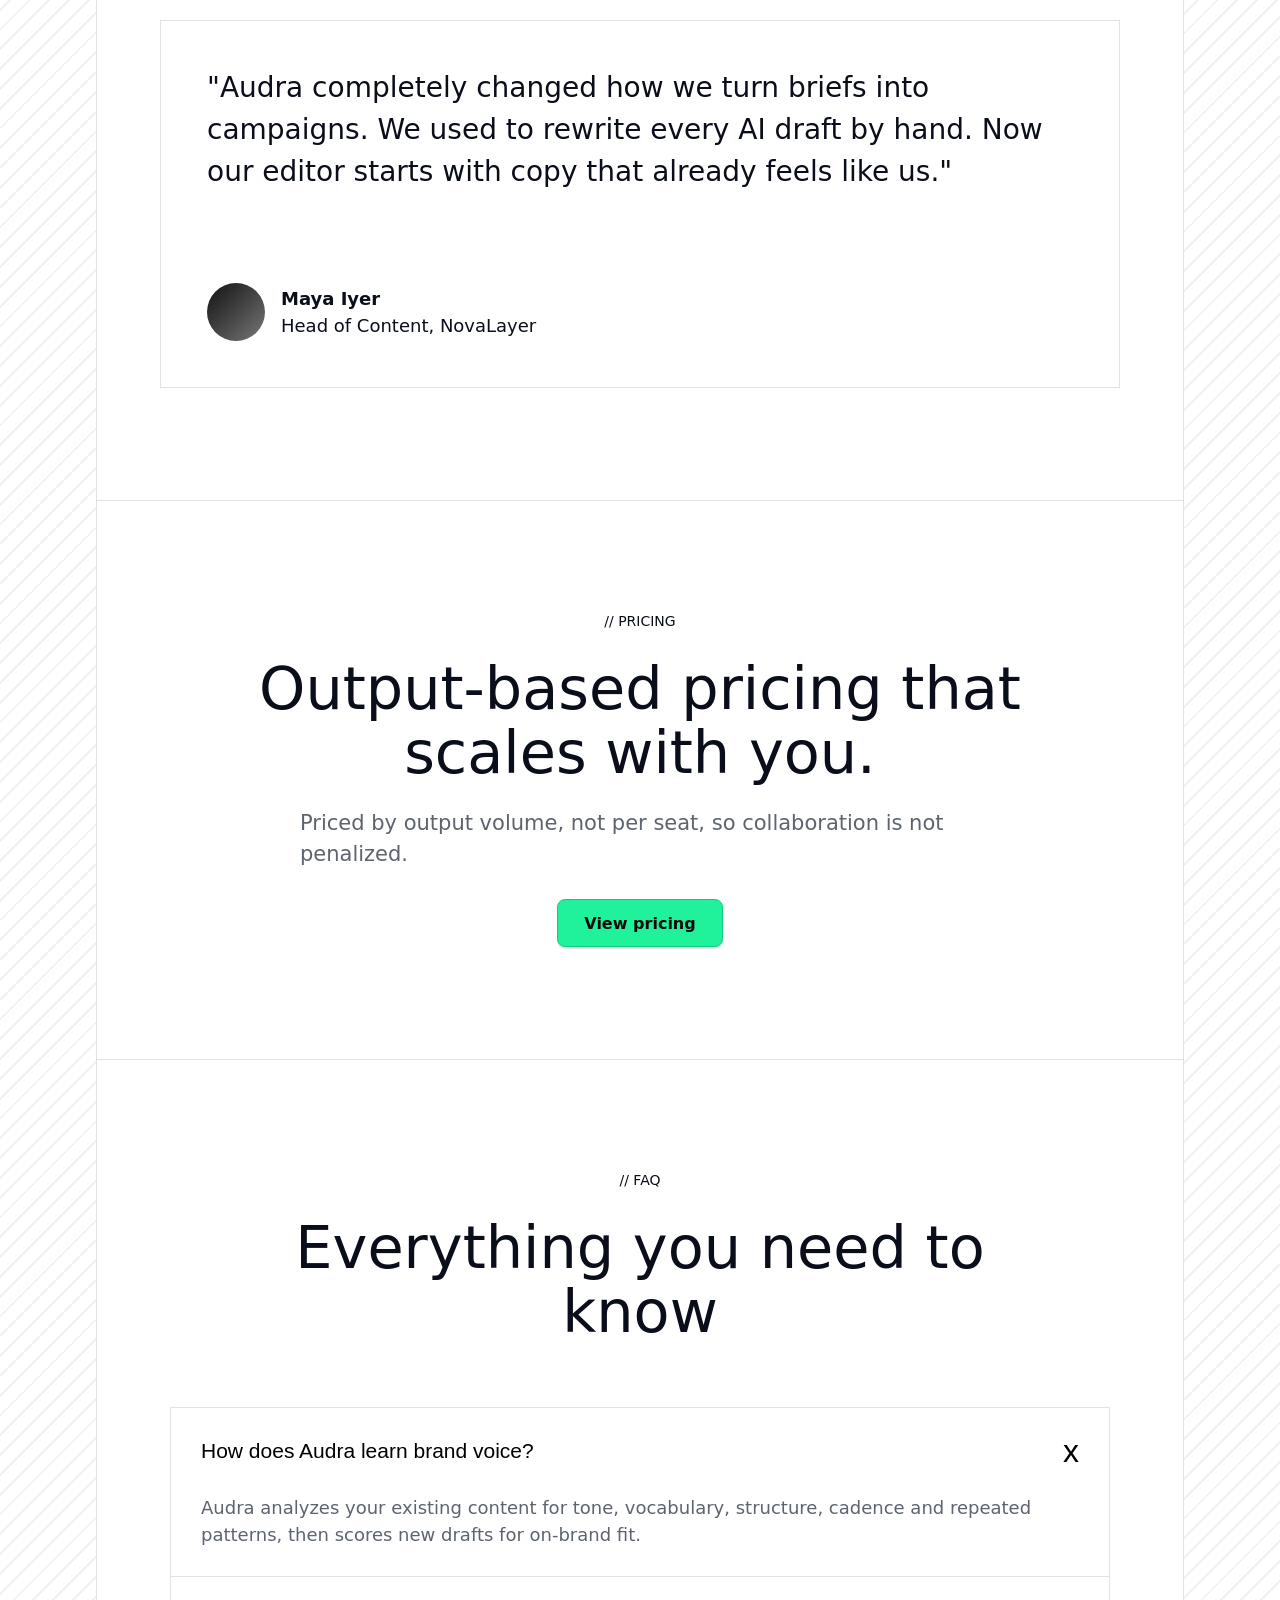
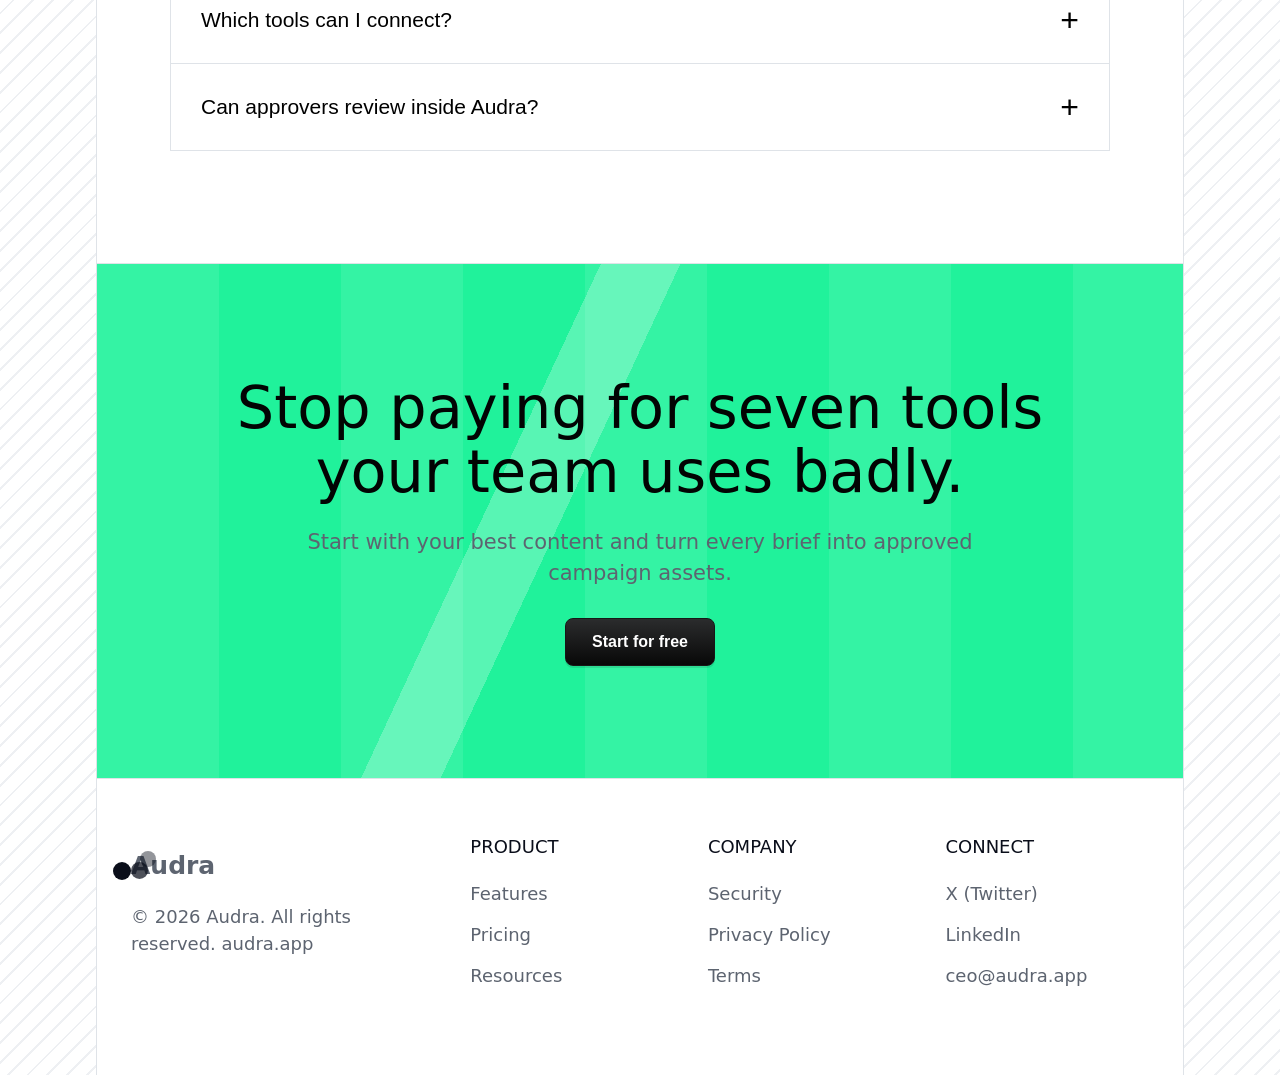
==== commit cbcfb2c2: "fix css" ====
--- a/index.html
+++ b/index.html
@@ -7,7 +7,7 @@
   <meta name="description" content="Audra is a brand voice AI content workspace for marketing teams that learns how your company writes and turns one brief into approved multi-channel content.">
   <meta property="og:title" content="Audra - On-brand content, at the speed of your team">
   <meta property="og:description" content="Train a brand voice engine, generate channel-ready content, and move every draft through review and approval.">
-
+  <link rel="stylesheet" href="styles.css">
   <link rel="icon" type="image/png" href="audra-logo.png">
 </head>
 <body>
--- a/styles.css
+++ b/styles.css
@@ -0,0 +1,478 @@
+:root {
+  --ink: #0a0e1a;
+  --muted: #5d6470;
+  --line: #dfe3e8;
+  --accent: #20f29b;
+  --teal: #0d5c4d;
+  --white: #ffffff;
+  font-family: Inter, ui-sans-serif, system-ui, -apple-system, BlinkMacSystemFont, "Segoe UI", sans-serif;
+}
+
+* { box-sizing: border-box; }
+html { scroll-behavior: smooth; }
+body {
+  margin: 0;
+  color: var(--ink);
+  background: repeating-linear-gradient(135deg, transparent 0 12px, #eef0f3 12px 14px), #fff;
+}
+a { color: inherit; text-decoration: none; }
+
+.site-shell {
+  width: min(1600px, calc(100% - 192px));
+  min-height: 100vh;
+  margin: 0 auto;
+  background: var(--white);
+  border-left: 1px solid var(--line);
+  border-right: 1px solid var(--line);
+}
+
+.nav {
+  position: sticky;
+  top: 0;
+  z-index: 20;
+  display: grid;
+  grid-template-columns: 1fr auto 1fr;
+  align-items: center;
+  gap: 24px;
+  min-height: 88px;
+  padding: 0 34px;
+  background: rgba(255, 255, 255, .94);
+  backdrop-filter: blur(18px);
+  border-bottom: 1px solid var(--line);
+}
+
+.brand {
+  display: inline-flex;
+  align-items: center;
+  gap: 12px;
+  font-weight: 760;
+  font-size: 25px;
+}
+
+.logo-mark {
+  position: relative;
+  width: 28px;
+  height: 24px;
+}
+.logo-mark::before, .logo-mark::after, .logo-mark span {
+  content: "";
+  position: absolute;
+  border-radius: 999px;
+  background: var(--ink);
+}
+.logo-mark::before { width: 17px; height: 17px; left: 0; bottom: 1px; opacity: .72; }
+.logo-mark span { width: 16px; height: 16px; left: 9px; top: 0; opacity: .44; }
+.logo-mark::after { width: 18px; height: 18px; right: 0; bottom: 0; }
+
+.nav-links {
+  display: flex;
+  align-items: center;
+  gap: 30px;
+  color: #242b35;
+  font-size: 17px;
+}
+.nav-actions { justify-self: end; display: flex; align-items: center; gap: 12px; }
+.menu-btn {
+  display: none;
+  width: 46px;
+  height: 46px;
+  border: 1px solid var(--line);
+  border-radius: 8px;
+  background: #fff;
+  font-size: 24px;
+}
+
+.btn {
+  display: inline-flex;
+  align-items: center;
+  justify-content: center;
+  min-height: 48px;
+  padding: 0 26px;
+  border: 1px solid #171717;
+  border-radius: 8px;
+  background: #fff;
+  color: #0b0b0b;
+  font-weight: 650;
+  font-size: 16px;
+  cursor: pointer;
+  box-shadow: 0 2px 0 rgba(0, 0, 0, .1);
+}
+.btn.primary { background: var(--accent); border-color: #14c983; }
+.btn.dark { background: linear-gradient(#2b2c2d, #080808); color: #fff; }
+.btn.wide { width: 100%; }
+
+.section {
+  border-bottom: 1px solid var(--line);
+  padding: 112px 34px;
+}
+.section.compact { padding-top: 76px; padding-bottom: 76px; }
+.page-hero { padding: 112px 34px 92px; }
+.hero {
+  padding-top: 94px;
+  text-align: center;
+  background: linear-gradient(180deg, #fff 0%, #fff 62%, #e8fff6 100%);
+}
+
+.eyebrow {
+  margin: 0 0 28px;
+  text-align: center;
+  font-size: 14px;
+  text-transform: uppercase;
+}
+.eyebrow span {
+  color: var(--teal);
+  background: linear-gradient(90deg, transparent, rgba(32, 242, 155, .18));
+  padding-right: 12px;
+}
+
+.pill {
+  display: inline-flex;
+  align-items: center;
+  min-height: 40px;
+  padding: 0 18px;
+  border: 1px solid var(--line);
+  border-radius: 999px;
+  color: var(--muted);
+  background: #fff;
+}
+
+h1, h2 {
+  margin: 0;
+  font-weight: 500;
+  letter-spacing: 0;
+  line-height: 1.08;
+}
+h1 {
+  max-width: 880px;
+  margin: 26px auto 22px;
+  font-size: clamp(48px, 6vw, 82px);
+}
+h2 {
+  max-width: 860px;
+  margin: 0 auto 24px;
+  text-align: center;
+  font-size: clamp(38px, 4.6vw, 64px);
+}
+.lead {
+  max-width: 680px;
+  margin: 0 auto;
+  color: var(--muted);
+  font-size: 21px;
+  line-height: 1.45;
+}
+.hero-actions, .center-actions {
+  display: flex;
+  justify-content: center;
+  gap: 14px;
+  margin-top: 30px;
+  flex-wrap: wrap;
+}
+
+.mockup-wrap {
+  margin: 74px auto 0;
+  max-width: 1220px;
+  padding: 18px;
+  background: rgba(32, 242, 155, .12);
+  border-radius: 22px;
+}
+.mockup {
+  min-height: 530px;
+  overflow: hidden;
+  border: 1px solid var(--line);
+  border-radius: 12px;
+  background: #fff;
+  text-align: left;
+  box-shadow: 0 28px 80px rgba(13, 92, 77, .12);
+}
+.mockup-top {
+  display: flex;
+  justify-content: space-between;
+  align-items: center;
+  padding: 18px 22px;
+  border-bottom: 1px solid var(--line);
+}
+.dots { display: flex; gap: 8px; }
+.dots span { width: 10px; height: 10px; border-radius: 50%; background: #cfd5dc; }
+.mockup-body { display: grid; grid-template-columns: 230px 1fr 300px; min-height: 470px; }
+.sidebar, .inspector { padding: 20px; background: #fbfcfd; }
+.sidebar { border-right: 1px solid var(--line); }
+.inspector { border-left: 1px solid var(--line); }
+.side-item { padding: 12px; border-radius: 8px; color: var(--muted); }
+.side-item.active { background: #eefaf5; color: var(--ink); }
+.editor { padding: 24px; }
+.score {
+  display: inline-flex;
+  align-items: center;
+  gap: 10px;
+  margin-bottom: 18px;
+  padding: 10px 14px;
+  border: 1px solid #beeacf;
+  border-radius: 999px;
+  color: var(--teal);
+  background: #f1fff8;
+  font-weight: 700;
+}
+.score-dot {
+  width: 12px;
+  height: 12px;
+  border-radius: 50%;
+  background: var(--accent);
+  animation: pulse 1.8s infinite;
+}
+@keyframes pulse {
+  70% { box-shadow: 0 0 0 14px rgba(32, 242, 155, 0); }
+  100% { box-shadow: 0 0 0 0 rgba(32, 242, 155, 0); }
+}
+.draft-card { border: 1px solid var(--line); padding: 24px; border-radius: 8px; margin-bottom: 16px; }
+.draft-line { height: 12px; margin: 13px 0; border-radius: 999px; background: #e9edf2; }
+.draft-line.short { width: 58%; }
+.channel-grid { display: grid; grid-template-columns: repeat(2, 1fr); gap: 12px; }
+.channel { padding: 18px; border: 1px solid var(--line); border-radius: 8px; background: #fff; }
+
+.logo-row {
+  display: grid;
+  grid-template-columns: repeat(5, 1fr);
+  border-top: 1px solid var(--line);
+  border-bottom: 1px solid var(--line);
+}
+.logo-row div {
+  min-height: 126px;
+  display: grid;
+  place-items: center;
+  color: #9ba1a8;
+  font-weight: 760;
+  border-right: 1px solid var(--line);
+}
+.logo-row div:last-child { border-right: 0; }
+
+.feature-grid, .step-grid, .price-grid, .article-grid, .use-grid {
+  display: grid;
+  grid-template-columns: repeat(3, 1fr);
+  border-top: 1px solid var(--line);
+  border-left: 1px solid var(--line);
+}
+.tile, .price-card, .article-card, .use-card, .step {
+  min-height: 290px;
+  padding: 32px;
+  border-right: 1px solid var(--line);
+  border-bottom: 1px solid var(--line);
+  background: #fff;
+}
+.tile h3, .step h3, .price-card h3, .article-card h3, .use-card h3 {
+  margin: 18px 0 14px;
+  font-size: 28px;
+  font-weight: 500;
+}
+.tile p, .step p, .price-card p, .article-card p, .use-card p, .faq-content, .footer {
+  color: var(--muted);
+  line-height: 1.5;
+  font-size: 18px;
+}
+.icon { font-size: 30px; }
+
+.dark-showcase {
+  min-height: 520px;
+  display: grid;
+  place-items: center;
+  padding: 58px;
+  background: linear-gradient(115deg, transparent 0 34%, rgba(32, 242, 155, .12) 34% 40%, transparent 40% 100%), repeating-linear-gradient(90deg, rgba(255,255,255,.03) 0 120px, transparent 120px 240px), #080909;
+}
+.dark-showcase .mockup { width: min(960px, 100%); min-height: 390px; transform: translateY(16px); }
+.step { min-height: 370px; }
+.step-number { font-size: 14px; text-transform: uppercase; }
+.diagram { min-height: 210px; margin-top: 28px; position: relative; }
+.iso-card {
+  position: absolute;
+  width: 210px;
+  height: 88px;
+  border: 1px solid #aeb5bc;
+  transform: skewY(-28deg) rotate(8deg);
+  background: #fff;
+}
+.iso-card.one { left: 20px; top: 20px; }
+.iso-card.two { left: 72px; top: 86px; }
+.iso-card.three { left: 120px; top: 145px; }
+.iso-card::after {
+  content: "";
+  position: absolute;
+  width: 56px;
+  height: 14px;
+  border-radius: 999px;
+  background: var(--accent);
+  right: 18px;
+  top: 18px;
+}
+
+.testimonial {
+  max-width: 960px;
+  margin: 64px auto 0;
+  padding: 46px;
+  border: 1px solid var(--line);
+  background: #fff;
+  font-size: 28px;
+  line-height: 1.5;
+}
+.person { display: flex; align-items: center; gap: 16px; margin-top: 90px; font-size: 18px; }
+.avatar { width: 58px; height: 58px; border-radius: 50%; background: linear-gradient(135deg, #111, #777); }
+
+.pricing-head { display: flex; align-items: center; justify-content: center; gap: 16px; margin: 28px 0 64px; }
+.toggle { display: inline-grid; grid-template-columns: 1fr 1fr; border: 1px solid var(--line); border-radius: 999px; padding: 4px; background: #fff; }
+.toggle button { border: 0; border-radius: 999px; padding: 10px 18px; background: transparent; cursor: pointer; font-weight: 650; }
+.toggle button.active { background: var(--ink); color: #fff; }
+.price-card.highlight {
+  background: linear-gradient(115deg, transparent 0 36%, rgba(32, 242, 155, .12) 36% 44%, transparent 44%), #070807;
+  color: #fff;
+}
+.price-card.highlight p, .price-card.highlight li { color: #eef2f0; }
+.price { margin: 28px 0; font-size: 52px; font-weight: 500; }
+.price small { color: var(--muted); font-size: 18px; }
+.price-card.highlight .price small { color: #d7dedb; }
+.badge { float: right; padding: 6px 12px; background: #caffdf; color: var(--ink); border-radius: 3px; font-size: 14px; }
+.check-list { list-style: none; padding: 0; margin: 34px 0 0; }
+.check-list li { margin: 18px 0; color: #20242a; }
+.check-list li::before { content: "\2713"; margin-right: 14px; }
+
+.faq { max-width: 940px; margin: 64px auto 0; border: 1px solid var(--line); border-bottom: 0; }
+.faq-item { border-bottom: 1px solid var(--line); }
+.faq-button {
+  width: 100%;
+  min-height: 86px;
+  display: flex;
+  align-items: center;
+  justify-content: space-between;
+  gap: 20px;
+  padding: 0 30px;
+  border: 0;
+  background: #fff;
+  font-size: 21px;
+  text-align: left;
+  cursor: pointer;
+}
+.faq-button span:last-child { font-size: 32px; line-height: 1; }
+.faq-content { display: none; padding: 0 30px 28px; }
+.faq-item.open .faq-content { display: block; }
+
+.cta-band {
+  text-align: center;
+  background: linear-gradient(115deg, transparent 0 38%, rgba(255,255,255,.25) 38% 44%, transparent 44%), repeating-linear-gradient(90deg, rgba(255,255,255,.09) 0 122px, transparent 122px 244px), var(--accent);
+}
+.cta-band h2 { color: #020403; }
+
+.footer {
+  display: grid;
+  grid-template-columns: 1.5fr 1fr 1fr 1fr;
+  gap: 34px;
+  padding: 54px 34px 72px;
+  background: #fff;
+}
+.footer h4 { color: var(--ink); margin: 0 0 20px; font-weight: 500; text-transform: uppercase; }
+.footer a { display: block; margin: 14px 0; }
+
+.compare { width: 100%; border-collapse: collapse; margin-top: 64px; font-size: 17px; }
+.compare th, .compare td { padding: 22px; border: 1px solid var(--line); text-align: left; }
+.compare th { background: #fbfcfd; }
+
+body.modal-open { overflow: hidden; }
+.signup-modal {
+  position: fixed;
+  inset: 0;
+  z-index: 100;
+  display: grid;
+  place-items: center;
+  padding: 24px;
+}
+.signup-modal[hidden] { display: none; }
+.signup-backdrop {
+  position: absolute;
+  inset: 0;
+  background: rgba(7, 8, 7, .62);
+}
+.signup-panel {
+  position: relative;
+  width: min(620px, 100%);
+  max-height: calc(100vh - 48px);
+  overflow: auto;
+  padding: 42px;
+  border: 1px solid #111;
+  border-radius: 10px;
+  background: #fff;
+  box-shadow: 0 30px 90px rgba(0, 0, 0, .28);
+}
+.signup-panel h2 { margin-bottom: 16px; text-align: left; font-size: 42px; }
+.signup-panel .lead, .signup-panel .eyebrow { margin-left: 0; text-align: left; }
+.signup-close {
+  position: absolute;
+  top: 16px;
+  right: 16px;
+  width: 42px;
+  height: 42px;
+  border: 1px solid var(--line);
+  border-radius: 8px;
+  background: #fff;
+  font-size: 22px;
+  line-height: 1;
+  cursor: pointer;
+}
+.signup-form { display: grid; gap: 18px; margin-top: 30px; }
+.signup-form label { display: grid; gap: 8px; color: var(--muted); font-size: 15px; }
+.signup-form input {
+  width: 100%;
+  min-height: 52px;
+  padding: 0 14px;
+  border: 1px solid var(--line);
+  border-radius: 8px;
+  font: inherit;
+  color: var(--ink);
+}
+.signup-form input:focus { outline: 2px solid rgba(32, 242, 155, .45); border-color: #14c983; }
+.signup-success {
+  margin-top: 28px;
+  padding: 18px;
+  border: 1px solid #beeacf;
+  border-radius: 8px;
+  background: #f1fff8;
+  color: var(--teal);
+  font-size: 18px;
+  line-height: 1.45;
+}
+
+@media (max-width: 1100px) {
+  .site-shell { width: min(100%, calc(100% - 40px)); }
+  .mockup-body, .feature-grid, .step-grid, .price-grid, .article-grid, .use-grid, .footer { grid-template-columns: 1fr; }
+  .inspector, .sidebar { display: none; }
+  .logo-row { grid-template-columns: repeat(2, 1fr); }
+}
+
+@media (max-width: 760px) {
+  .site-shell { width: 100%; border: 0; }
+  .nav { grid-template-columns: 1fr auto; padding: 0 18px; }
+  .menu-btn { display: inline-grid; place-items: center; }
+  .nav-links {
+    position: absolute;
+    top: 88px;
+    left: 0;
+    right: 0;
+    display: none;
+    flex-direction: column;
+    align-items: stretch;
+    gap: 0;
+    background: #fff;
+    border-bottom: 1px solid var(--line);
+  }
+  .nav.open .nav-links { display: flex; }
+  .nav-links a { padding: 18px 22px; border-top: 1px solid var(--line); }
+  .nav-actions .btn { display: none; }
+  .section, .page-hero { padding-left: 20px; padding-right: 20px; }
+  .hero { padding-top: 70px; }
+  h1 { font-size: 48px; }
+  h2 { font-size: 40px; }
+  .mockup { min-height: 380px; }
+  .channel-grid, .logo-row { grid-template-columns: 1fr; }
+  .testimonial { padding: 28px; font-size: 21px; }
+  .signup-panel { padding: 30px 22px; }
+  .signup-panel h2 { font-size: 34px; }
+}
+.logo {
+    height: 50px;
+    width: auto;
+}
